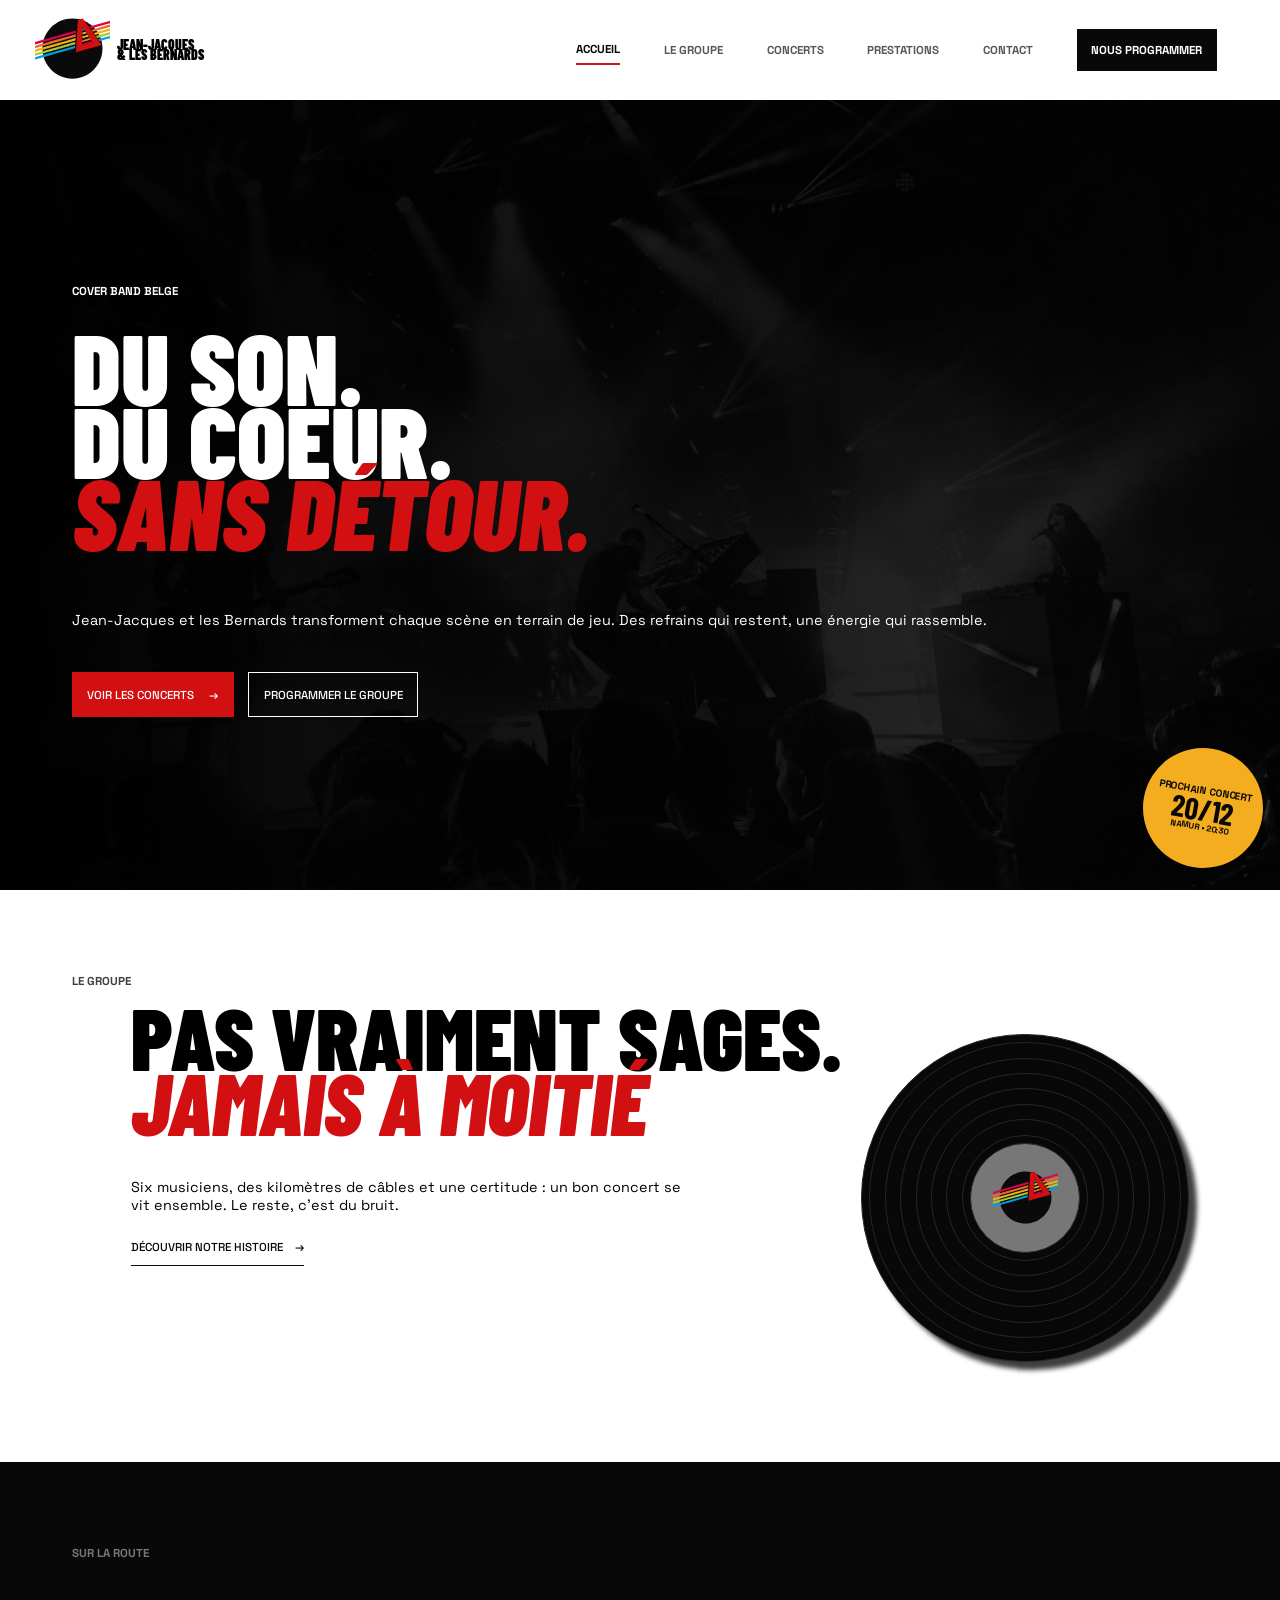
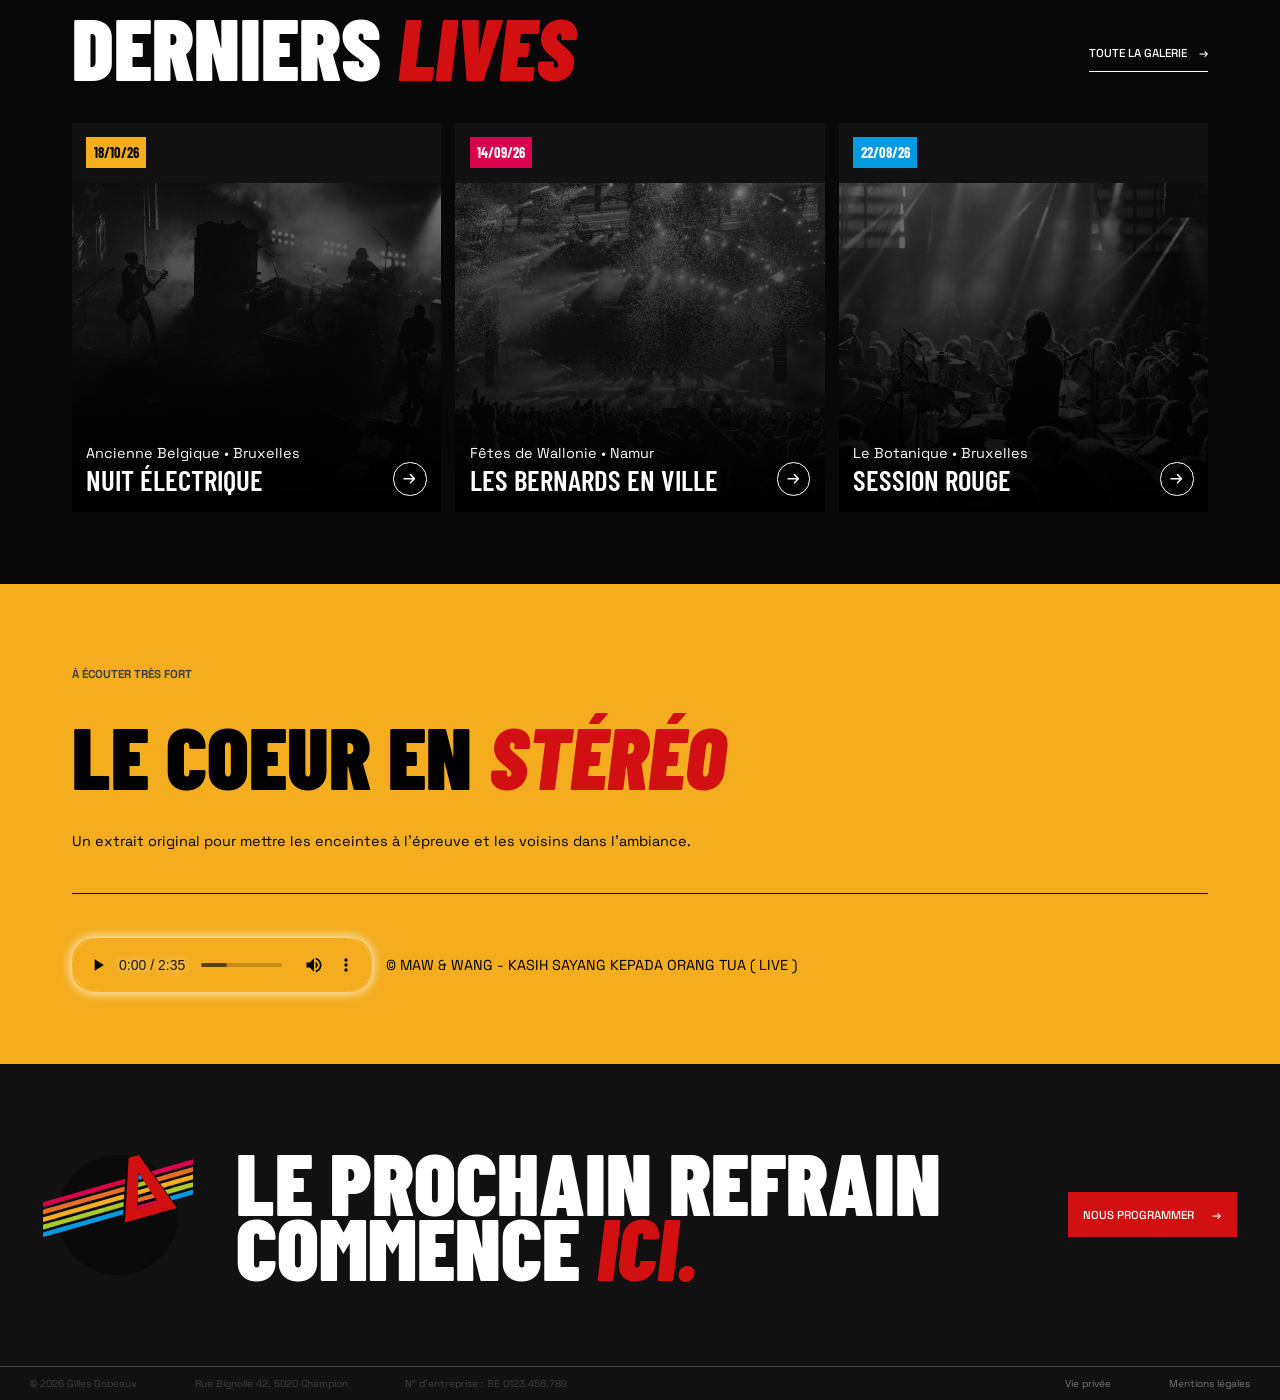
==== public/index.html @ 957e4ee5 "Dissociation de la section titre de l'index et des autres pages" ====
<!DOCTYPE html>
<html lang="fr">
<head>
    <meta charset="UTF-8">
    <meta name="viewport" content="width=device-width, initial-scale=1.0">
    <link rel="apple-touch-icon" sizes="180x180" href="favicons/apple-touch-icon.png">
    <link rel="icon" type="image/png" sizes="32x32" href="favicons/favicon-32x32.png">
    <link rel="icon" type="image/png" sizes="16x16" href="favicons/favicon-16x16.png">
    <link rel="manifest" href="favicons/site.webmanifest">
    <link rel="stylesheet" href="style.css">
    <title>Jean-Jacques & les Bernards - Accueil</title>
</head>
<body>
    <header>
        <div id="logo-title">
            <img src="images/logo-epurated-transparent.svg" alt="logo de JEAN-JACQUES & LES BERNARDS" id="header-logo">
        </div>
            <h2>JEAN-JACQUES <br> 
                & LES BERNARDS</h2>

            <input type="checkbox" id="menu-toggle">
            <label for="menu-toggle" id="burger" aria-label="Menu"></label>

            <nav>
                <ul>
                    <li id="this-page"><a href="index.html">Accueil</a></li>
                    <li><a href="about.html">Le groupe</a></li>
                    <li><a href="gallery.html">Concerts</a></li>
                    <li><a href="services.html">Prestations</a></li>
                    <li><a href="contact.html">Contact</a></li>
                    <li id="book-us"><a href="contact.html">Nous programmer</a></li>
                </ul>
            </nav>    
    </header>

    <main>
        <section id="title-section-main">
            <div id="title-container">
                <h3>Cover band Belge</h3>
                <h1>
                    Du son. <br>
                    Du coeur. <br>
                    <em>Sans Détour.</em> <br>
                </h1>
                <p id="subtitle">Jean-Jacques et les Bernards transforment chaque scène en terrain de jeu. Des refrains qui restent, une énergie qui rassemble.</p>
                
                <div id="buttons">
                    <a class="red-button" href="/gallery.html">
                        Voir les concerts &nbsp;&nbsp;&nbsp;&nbsp;&rarr;
                    </a>
                    <a class="transparent-button" href="/contact.html">
                        Programmer le groupe
                    </a>
                </div>
            </div>

            <div id="concert-sticker">
                <span>Prochain concert</span>

                <strong>20/12</strong>

                <small>Namur &bull; 20:30</small>
            </div>
        </section>        

        <section id="introduction">
            <h3>Le groupe</h3>

            <div id="text-block">
                <h2>
                    Pas vraiment sages. <br>
                    <em>Jamais à moitié</em>
                </h2>
                <p>
                    Six musiciens, des kilomètres de câbles et une certitude : un bon concert se vit ensemble. Le reste, c'est du bruit.
                </p>
                <a class="transparent-on-white-button" href="/about.html">Découvrir notre histoire &nbsp;&nbsp;&nbsp;&rarr;</a>
            </div>

            <div id="vinyl">
                <div class="vinyl-circle" id="c1">
                    <div class="vinyl-circle" id="c2">
                        <div class="vinyl-circle" id="c3">
                            <div class="vinyl-circle" id="c4">
                                <div class="vinyl-circle" id="c5">
                                    <div class="vinyl-circle" id="c6">
                                        <div class="vinyl-circle" id="c7">
                                            <div class="vinyl-circle" id="c8">
                                                <div class="vinyl-circle" id="vinyl-center">
                                                    <img src="images/logo-epurated-transparent.svg" alt="" srcset="">
                                                </div>
                                            </div>
                                        </div>
                                    </div>
                                </div>
                            </div>
                        </div>
                    </div>
                </div>
            </div>
        </section>

        <section id="gallery">
            <h3>Sur la route</h3>

            <div id="gallery-header">
                <h2>Derniers <em>lives</em></h2>
                <div class="button-container">
                    <a class="transparent-on-black-button" href="/gallery.html">
                        Toute la galerie &nbsp;&nbsp;&nbsp;&rarr;
                    </a>
                </div>
            </div>

            <!-- (div#concert$>div.concert-date+div.concert-content>div.concert-place+div.concert-title>div.concert-text+div.concert-arrow)*3 
             noté en commentaire parce qu'il est beau celui-là -->
            <div id="concerts">
                <div id="concert1">
                    <div class="concert-date">18/10/26</div>
                    <div class="concert-content">
                        <div class="concert-place">Ancienne Belgique &bull; Bruxelles</div>
                        <div class="concert-title">
                            <div class="concert-text">Nuit électrique</div>
                            <button class="concert-arrow" popovertarget="pot-concert-1" popovertargetaction="toggle">
                                <svg class="icon" viewBox="0 0 24 24" fill="none" stroke="currentColor" stroke-width="1.8" stroke-linecap="round" stroke-linejoin="round" aria-hidden="true">
                                    <path d="M5 12h13m-5-5 5 5-5 5"></path>
                                </svg>
                            </button>
                        </div>
                    </div>
                </div>
                 <div id="pot-concert-1" popover="">
                    <div class="pot-concert-first-half"><button class="pot-close-button" popovertarget="pot-concert-1" popovertargetaction="hide">X</button></div>
                
                    <div class="pot-second-half">
                        <h3>18/10/26</h3>
                        <h2>Nuit électrique</h2>
                        <p>Ancienne Belgique &bull; Bruxelles<br></p>
                        <p>Une salle pleine, des refrains repris au premier rang et un rappel qui s'est prolongé bien après l'heure prévue.</p>
                
                        <a class="red-button" href="/contact.html">Programmer le groupe &rarr;</a>
                    </div>
                 </div>
                 <div id="concert2">
                    <div class="concert-date">14/09/26</div>
                    <div class="concert-content">
                        <div class="concert-place">Fêtes de Wallonie &bull; Namur</div>
                        <div class="concert-title">
                            <div class="concert-text">Les Bernards en ville</div>
                            <button class="concert-arrow" popovertarget="pot-concert-2" popovertargetaction="toggle">
                                <svg class="icon" viewBox="0 0 24 24" fill="none" stroke="currentColor" stroke-width="1.8" stroke-linecap="round" stroke-linejoin="round" aria-hidden="true">
                                    <path d="M5 12h13m-5-5 5 5-5 5"></path>
                                </svg>
                            </button>
                        </div>
                    </div>
                 </div>
                 <div id="pot-concert-2" popover="">
                    <div class="pot-concert-first-half"><button class="pot-close-button" popovertarget="pot-concert-2" popovertargetaction="hide">X</button></div>
                
                    <div class="pot-second-half">
                        <h3>14/09/26</h3>
                        <h2>Les Bernards en ville</h2>
                        <p>Fêtes de Wallonie &bull; Namur<br></p>
                        <p>Une salle pleine, des refrains repris au premier rang et un rappel qui s'est prolongé bien après l'heure prévue.</p>
                
                        <a class="red-button" href="/contact.html">Programmer le groupe &rarr;</a>
                    </div>
                 </div>
                 <div id="concert3">
                    <div class="concert-date">22/08/26</div>
                    <div class="concert-content">
                        <div class="concert-place">Le Botanique &bull; Bruxelles</div>
                        <div class="concert-title">
                            <div class="concert-text">Session rouge</div>
                            <button class="concert-arrow" popovertarget="pot-concert-3" popovertargetaction="toggle">
                                <svg class="icon" viewBox="0 0 24 24" fill="none" stroke="currentColor" stroke-width="1.8" stroke-linecap="round" stroke-linejoin="round" aria-hidden="true">
                                    <path d="M5 12h13m-5-5 5 5-5 5"></path>
                                </svg>
                            </button>
                        </div>
                    </div>
                 </div>
                 <div id="pot-concert-3" popover="">
                    <div class="pot-concert-first-half">
                        <button class="pot-close-button" popovertarget="pot-concert-3" popovertargetaction="hide">X</button>
                    </div>
                
                    <div class="pot-second-half">
                        <h3>22/08/26</h3>
                        <h2>Les Bernards en ville</h2>
                        <p>Le Botanique &bull; Bruxelles</p>
                        <p>Une salle pleine, des refrains repris au premier rang et un rappel qui s'est prolongé bien après l'heure prévue.</p>
                
                        <a class="red-button" href="/contact.html">Programmer le groupe &rarr;</a>
                    </div>
                 </div>
            </div>
        </section>

        <section id="audio-sample">
            <div id="sample-logo">
                <img src="/images/logo.svg" alt="Logo de Jean-Jacques & Les Bernards">
            </div>

            <div id="sample-content">
                <h3>À écouter très fort</h3>

                <h2>Le coeur en <em>stéréo</em></h2>

                <p>Un extrait original pour mettre les enceintes à l'épreuve et les voisins dans l'ambiance.</p>
                
                <div id="player"><audio controls src="mawang.mp3"></audio> &copy; MAW & WANG - KASIH SAYANG KEPADA ORANG TUA ( LIVE )</div>
            </div>
        </section>
    </main>

    <footer>
        <div id="footer-contact">
            <img src="images/logo-epurated-transparent.svg" alt="Logo de Jean-Jacques & Les Bernards" id="footer-logo">

            <h2>
                Le prochain refrain<br>
                Commence <em>ici.</em>
            </h2>

            <a href="./contact.html" class="red-button">Nous programmer &nbsp;&nbsp;&nbsp;&nbsp; &rarr;</a>
        </div>

        <div id="legal-mentions">
            <ul>
                <li>&copy; 2026 Gilles Gobeaux</li>
                <li>Rue Bignolle 42, 5020 Champion</li>
                <li>N° d'entreprise : BE 0123.456.789</li>
            </ul>
            <ul id="links">
                <li><a href="">Vie privée</a></li>
                <li><a href="">Mentions légales</a></li>
            </ul>
        </div>
    </footer>
</body>
</html>
---- public/style.css ----
/*
╔═════════╗
║ Imports ║
╚═════════╝
*/
@import url('https://fonts.googleapis.com/css2?family=Barlow+Condensed:ital,wght@0,100;0,200;0,300;0,400;0,500;0,600;0,700;0,800;0,900;1,100;1,200;1,300;1,400;1,500;1,600;1,700;1,800;1,900&family=Space+Grotesk:wght@300..700&display=swap');

/*
═══════════════════════════════════════════════════════════════════════════════
╔═════════════════════════════════╗
║ Variables et paramètres globaux ║
╚═════════════════════════════════╝
*/
:root{
    /*Couleurs du logo*/
    --red: #D20F11;
    --pink: #DA024D;
    --orange: #E66D22;
    --yellow: #F3AD1E;
    --green: #A8CC2A;
    --blue: #039AE3;

    --white: #FFF;
    --black: #080808;
    --inactive-page: #5b5852;

    --footer-bg-color: #111111;
    --footer-light-grey: #777;
    --footer-dark-grey: #3f3f3f;

    --header-logo-dimension: 75px;
    --footer-logo-dimension: 150px;
    --header-height : 100px;
}



html{
    font-family: 'Space Grotesk';
    font-size: 0.9em;
}

body{
    margin: 0;
    padding: 0;
    display: block;
}

/*
═══════════════════════════════════════════════════════════════════════════════
╔═════════╗
║ Général ║
╚═════════╝
*/
h1, h2{
    font-family: 'Barlow Condensed';
    font-weight: 900;
}

h1, h2, h3{    
    text-transform: uppercase;
}

ul li{
    list-style: none;
}

#buttons{
    display: flex;
    gap: 1rem;
    align-items: center;
    justify-content: flex-start;
    align-self: flex-start;

}

.red-button, .red-button a:visited{
    display: inline-block;
    background-color: var(--red);
    color: var(--white);
    text-transform: uppercase;
    text-decoration: none;
    font-weight: 500;
    font-size: 0.8rem;
    padding: 1rem;
    margin-left: auto;
    border: solid 1px var(--red);
    white-space: nowrap;
}

.transparent-button, .transparent-button a:visited{
    background-color: #08080800;
    color: var(--white);
    text-transform: uppercase;
    text-decoration: none;
    font-weight: 500;
    font-size: 0.8rem;
    padding: 1rem;
    margin-left: auto;
    border: solid 1px var(--white);
    white-space: nowrap;
}

.transparent-on-white-button, 
.transparent-on-black-button{
    display: inline-block;
}

.transparent-on-white-button, .transparent-on-white-button a:visited{
    color: var(--black);
    text-transform: uppercase;
    text-decoration: none;
    font-weight: 500;
    font-size: 0.8rem;
    padding: 0.8rem;
    padding-left: 0;
    padding-right: 0;
    margin-left: auto;
    border-bottom: solid 1px var(--black);
    white-space: nowrap;
}

.transparent-on-black-button, .transparent-on-black-button a:visited{
    color: var(--white);
    text-transform: uppercase;
    text-decoration: none;
    font-weight: 500;
    font-size: 0.8rem;
    padding: 0.8rem;
    padding-left: 0;
    padding-right: 0;
    margin-left: auto;
    border-bottom: solid 1px var(--white);
    white-space: nowrap;
}

a:hover, 
.transparent-on-white-button:hover, 
.transparent-on-black-button:hover{
    scale: 1.05;
}

a, 
.transparent-on-white-button, 
.transparent-on-black-button{
    transition: scale 0.2s ease;
}
/*
═══════════════════════════════════════════════════════════════════════════════
╔═════════╗
║ En-tête ║
╚═════════╝
    ┌─────────┐
    │ Général │ 
    └─────────┘
*/

header{
    display: flex;
    align-items: center;
    column-gap: 0.5rem;
    height: var(--header-height);
    background-color: var(--white);
    font-size: 0.8em;
    padding-left: 3em;
    padding-right: 3em;
}

header h2{
    font-size: 1.2em;
}

header nav ul{
    display: flex;
    gap: 15px;
    padding: 0 1rem 0 1rem;
    margin: 0;
}

#logo-title img{
    width: var(--header-logo-dimension);
    height: var(--header-logo-dimension);
}

#menu-toggle, #burger{
    display: none;
}

nav{    
    margin-left: auto;
}

nav a{
    text-transform: uppercase;
    font-weight: 900;
    text-decoration: none;
    color: var(--inactive-page);
    padding-top: 0.5rem;
    padding-bottom: 0.5rem;
}

header nav li{
    display: flex;
    align-items: center;
    padding: 1rem;
}

#this-page a, #this-page a:visited, nav ul li a:hover{
    color: var(--black);
    border-bottom: solid 2px var(--red);
    transition: 0.2s ease;
}

nav ul li a:hover{
    scale: 1.05;
}

#book-us a{
    background-color: var(--black);
    color: var(--white);
    padding: 1rem;
}

/*
───────────────────────────────────────────────────────────────────────────────
    ┌──────────┐
    │Smartphone│
    └──────────┘
*/
@media (max-width: 767px){
    
    #burger{
        display: flex;
        align-items: center;
        justify-content: center;
        width: 3rem;
        height: 3rem;
        margin-left: auto;
        margin-right: 1em;
        font-size: 2rem;
        line-height: 1;
        cursor: pointer;
        background-color: var(--black);
        color: var(--white);
    }   

    #burger::before{
        content: "☰";
    }

    #menu-toggle:checked + #burger::before{
        content: "✕";
    }

    #menu-toggle:checked ~ nav{
            display: block;
    }

    header nav ul{
        flex-direction: column;
        gap: 2px;
    }

    nav ul li{
        padding: 0.5rem;
    }

    #this-page{        
        border-bottom: var(--red);
    }

    #this-page a, #this-page a:visited{
        color: var(--yellow);
    }

    header{
        display: flex;
        flex-wrap: wrap;
        align-items: center;
        height: auto;
        min-height: 100px;
        padding-left: 0;
        padding-right: 0;
    }

    #logo-title{
        padding-left: 1em;
    }

    nav{
        display: none;
        flex-basis: 100%;
        left: 0;
        right: 0;
        background: var(--black);
    }

    #book-us a{
        color: var(--white);
        padding: 0;
    }
}

/*
═══════════════════════════════════════════════════════════════════════════════
╔══════════════╗
║ Pied de page ║
╚══════════════╝
    ┌─────────┐
    │ Général │ 
    └─────────┘
*/
footer{
    background-color: var(--footer-bg-color);
    color: var(--white);
}

footer em{
    color: var(--yellow);
}

#footer-contact{
    padding: 3em;
    column-gap: 3em;
    display: flex;
    align-items: center;
}

#footer-contact img{
    width: var(--footer-logo-dimension);
    height: var(--footer-logo-dimension);
}

#legal-mentions{
    border-top: 1px solid var(--footer-dark-grey);
    color: var(--footer-dark-grey);
    padding-left: 3em;
    padding-right: 3em;
    font-size: 0.7em;
}

#legal-mentions, footer div ul {
    display: flex;
    flex-direction: row;
    gap: 4rem;
}

footer div ul{
    padding: 0;
}

#links{
    margin-left: auto;
}

#links a, #links a:visited{
    color: var(--footer-light-grey);
    text-decoration: none;
}

/*
───────────────────────────────────────────────────────────────────────────────
    ┌──────────┐
    │Smartphone│
    └──────────┘
*/
@media (max-width: 767px){
    #footer-contact{
        flex-direction: column;
    }

    #footer-contact-button{
        margin-left: 0;
    }

    #footer{
        display: inline;
    }

    #legal-mentions{
        display: flex;
        flex-direction: column;
        align-items: center;
        row-gap: 0;
    }

    footer div ul{
        text-align: center;
    }

    #links{
        margin-left: 0;
    }
}

/*
═══════════════════════════════════════════════════════════════════════════════
╔══════╗
║ Main ║
╚══════╝
    ┌─────────┐
    │ Général │ 
    └─────────┘
*/

section{
    padding: 5em;
}

h1{
    color: var(--white);
    font-size: 7em;
    line-height: 0.72;
    margin-top: 0.2em;
    margin-bottom: 0.2em;
}

h2{
    font-size: 6em;
    line-height: 0.75;
    margin-top: 0.5em;
    margin-bottom: 0.5em;
}

h1 em, h2 em{
    color: var(--red);
}

section h3{
    font-size: 0.8em;
    color: var(--white);
}

#subtitle{
    margin-bottom: 3em;
    margin-top: 3em;
} 

#title-section-main{
    align-items: center;
    background-color: var(--black);
    color: var(--white);
    height: 790px;
    max-height: 960px;
    display: flex;
    position: relative;
    background: linear-gradient(to right, black, rgba(0, 0, 0, 0.8)), url(images/hero-concert-B&W.jpg) left / cover;
    background-position: right;
    background-repeat: no-repeat;
    padding-top: 0;
    padding-bottom: 0;
}

#title-section{
    align-items: center;
    background-color: var(--black);
    color: var(--white);
    height: 790px;
    max-height: 960px;
    display: flex;
    position: relative;
    background: linear-gradient(to right, black, rgba(0, 0, 0, 0.8)), url(images/hero-concert-B&W.jpg) left / cover;
    background-position: right;
    background-repeat: no-repeat;
    padding-top: 0;
    padding-bottom: 0;
}

#title-section h3::before{
    content: "──\00A0\00A0\00A0";
    font-weight: 900;
    color: var(--red);
}

#title-container{
    display: flex;
    flex-direction: column;
}

#concert-sticker{
    background-color: var(--yellow);
    color: var(--black);
    width: 120px;
    height: 120px;
    display: flex;
    flex-direction: column;
    justify-content: center;
    text-align: center;
    text-transform: uppercase;
    font-weight: 900;
    font-size: 0.7em;
    border-radius: 50%;
    transform: rotate(10deg);
    position: absolute;
    bottom: 1.5rem;
    right: 1.2rem;
}

#concert-sticker strong{
    font-family: 'Barlow Condensed';
    font-size: 3em;
    line-height: 0.8;
}

#introduction{
    display: flex;
}

#introduction h3{
    color: var(--footer-dark-grey);
}

#text-block p{
    max-width: 560px;
}

#vinyl{
    display: flex;
    align-items: center;
    justify-content: center;
    margin-top: 5rem;
    margin-left: auto;
    margin-right: auto;
    margin-bottom: 2em;
}

@keyframes tourne {
    from{rotate: 0deg;}
    to{rotate: 360deg;}
}

.vinyl-circle{
    background-color: var(--black);
    padding: 1em;
    display: flex;
    align-items: center;
    justify-content: center;
    border-radius: 50%;
    border: 1px solid rgb(39, 39, 39);
}

#c1, #c8{
    padding: 0.5em;
}

#c1{    
    box-shadow: 8px 8px 5px var(--footer-dark-grey);
    animation: tourne 8s linear infinite;
}

#vinyl-center{
    background-color: var(--footer-light-grey);
    color: var(--white);
    width: 65px;
    height: 65px;
    text-align: center;
    font-family: 'Barlow Condensed';
    font-weight: 900;
    font-size: 1.5em;
    line-height: 0.7;
}

#vinyl-center img{
    height: 65px;
    width: 65px;
}

#gallery{
    background-color: var(--black);
    color: var(--white);
}

#gallery h3{
    color: var(--footer-light-grey);
}

#gallery-header{
    display: flex;
    align-items: end;
}

.button-container{
    padding-bottom: 3.5em;
    justify-self: flex-end;
    margin-left: auto;
}

#concerts{
    display: flex;
    flex-direction: row;
    gap: 1em;
}

#concert1, #concert2, #concert3{
    display: flex;
    flex-direction: column;
    flex: 1;
    background-color: var(--footer-bg-color);
}

.concert-date{
    font-family: 'Barlow Condensed';
    font-weight: 700;
    padding: 0.5em;
    margin-bottom: 4em;
    width: fit-content;
    margin: 1em;
}

#concert1 .concert-date{
    background-color: var(--yellow);
    color: var(--black);
}

#concert2 .concert-date{
    background-color: var(--pink);
    color: var(--white);
}

#concert3 .concert-date{
    background-color: var(--blue);
    color: var(--white);
}

.concert-content{
    display: flex;
    flex-direction: column;
    justify-content: end;
    background-size: 100% auto;
    padding: 1em;
}

#concert1:has(.concert-arrow:hover), 
#concert2:has(.concert-arrow:hover), 
#concert3:has(.concert-arrow:hover){
    scale: 1.02;
}

#concert1, #concert2, #concert3{
    transition: scale 0.2s ease;
}

.concert-title{
    display: flex;
    flex-direction: row;
    font-family: 'Barlow Condensed';
    font-size: 2em;
    text-transform: uppercase;
    font-weight: 600;
}

.concert-arrow{
    font-family: 'Barlow Condensed';
    background-color: #00000000;
}

.concert-arrow{
    font-family: 'Space Grotesk';
    margin-left: auto;
    color: var(--white);
    font-weight: 900;
    width: 2.5em;
    height: 2.5em;
    border-radius: 50%;
    border: solid 1px var(--white);
    display: flex;
    align-items: center;
    justify-content: center;
    cursor: pointer;
}

#concert1 .concert-content,
#concert3 .concert-content,
#concert2 .concert-content{
    height: 300px;
    filter: grayscale(100%);
}

#concert1 .concert-content:hover,
#concert2 .concert-content:hover,
#concert3 .concert-content:hover{
    filter: grayscale(0%);
}

#concert1 .concert-content{
    background: linear-gradient(to top, black, rgba(0, 0, 0, 0.5)), url(images/nuit-électrique-compressed.jpg) bottom / cover;
}

#concert2 .concert-content{
    background: linear-gradient(to top, black, rgba(0, 0, 0, 0.5)), url(images/les-bernards-en-ville-compressed.jpg) bottom / cover;
}

#concert3 .concert-content{
    background: linear-gradient(to top, black, rgba(0, 0, 0, 0.5)), url(images/session-rouge-compressed.jpg) bottom / cover;
}

#pot-concert-1,
#pot-concert-2,
#pot-concert-3{
    border: none;
    background-color: var(--black);
    padding: 0px;
    color: var(--white);
    box-shadow: 0 0 5px var(--white);
}

#pot-concert-1:popover-open,
#pot-concert-2:popover-open,
#pot-concert-3:popover-open{
    display: flex;
}

.pot-concert-first-half{
    flex: 1;
    height: 400px;
}

.pot-second-half{
    flex: 1;
}

.pot-close-button{
    background-color: var(--red);
    color: var(--white);
    font-family: 'Space Grotesk';
    font-weight: 900;
    padding: 1em;
    border: none;
    width: 40px;
    height: 40px;
}

.pot-concert-first-half, .pot-second-half{
    padding: 1em;
}

#pot-concert-1 .pot-concert-first-half,
#pot-concert-2 .pot-concert-first-half,
#pot-concert-3 .pot-concert-first-half{
    height: auto;
    background-size: cover;
    background-position: center;
}

#pot-concert-1 .pot-concert-first-half{
    background-image: url(images/nuit-électrique-compressed.jpg);
}

#pot-concert-2 .pot-concert-first-half{
    background-image: url(images/les-bernards-en-ville-compressed.jpg);
}

#pot-concert-3 .pot-concert-first-half{
    background-image: url(images/session-rouge-compressed.jpg);
}

#sample-content h3{
    color: var(--footer-dark-grey);
}

#sample-content p{
    margin-bottom: 0;
    padding-bottom: 3em;
}

#player{
    padding-top: 3em;
    border-top: solid 1px var(--black);
    display: flex;
    align-items: center;
    gap: 1em;
}

#audio-sample{
    background-color: var(--yellow);
}

audio{
    border-radius: 22px;
    background-color: var(--yellow);
    box-shadow: 0 0px 12px var(--white);
}

audio::-webkit-media-controls-panel{
    background-color: var(--yellow);
}

/*
───────────────────────────────────────────────────────────────────────────────
    ┌──────────┐
    │Smartphone│
    └──────────┘
*/
@media (max-width: 767px){
    section{
        padding: 1em;
    }

    #buttons{
        margin-bottom: 10em;
    }

    #concert-sticker{        
        width: 100px;
        height: 100px;
    }

    #introduction{
        flex-direction: column;
    }

    #gallery-header{
        display: block;
    }

    h2{
        margin: 0;
        margin-top: 0.25em;
        margin-bottom: 0.25em;
    }

    .button-container{
        margin-left: 0;
        justify-self: normal;
        padding-left: 0;
        padding-bottom: 2em;
        padding-top: 1em;
    }

    #concerts{
        flex-direction: column;
    }

    #pot-concert-1:popover-open,
    #pot-concert-2:popover-open,
    #pot-concert-3:popover-open{
        flex-direction: column;
    }

    #pot-concert-1,
    #pot-concert-2,
    #pot-concert-3{
        height: 600px;
    }

    #player{
        flex-direction: column;
    }
}

/*Le logo trolle, on le cache, on le redimensionnera après l'implémentation des header et footer*/
#sample-logo{display: none;}
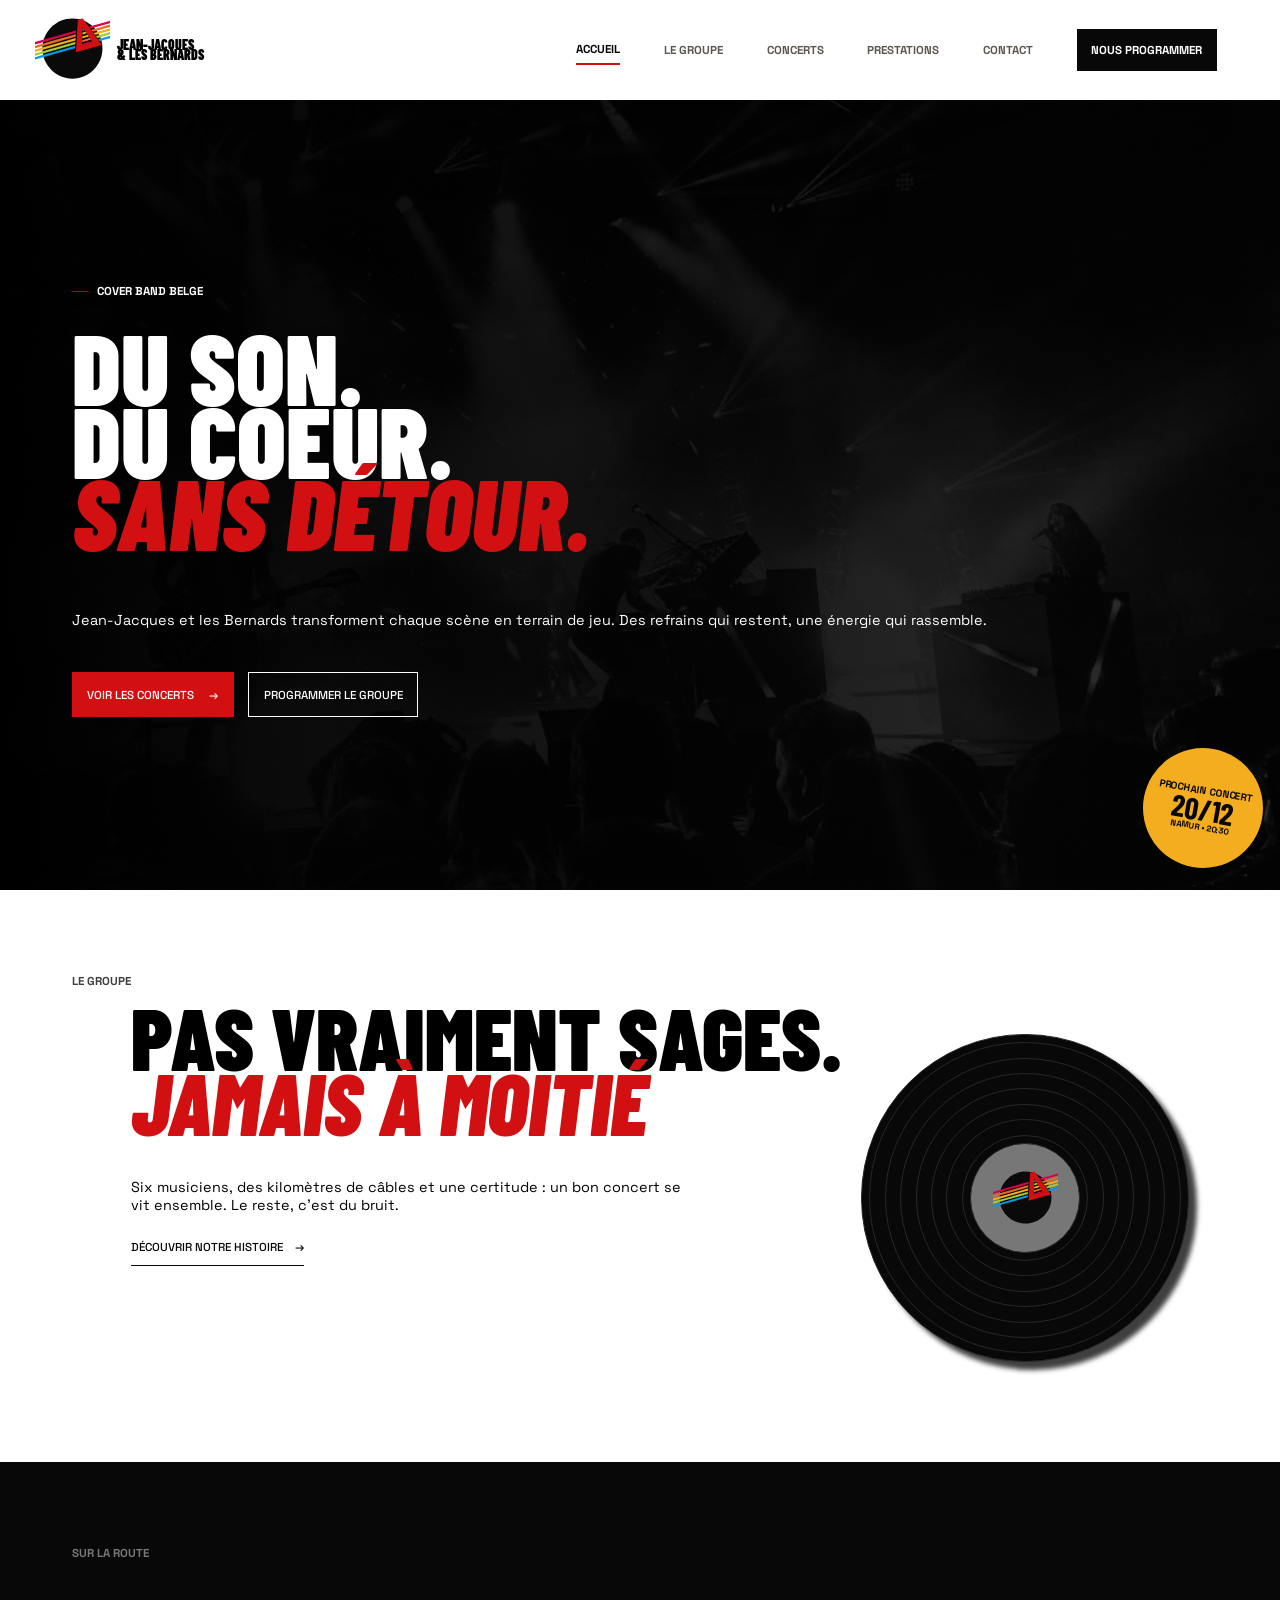
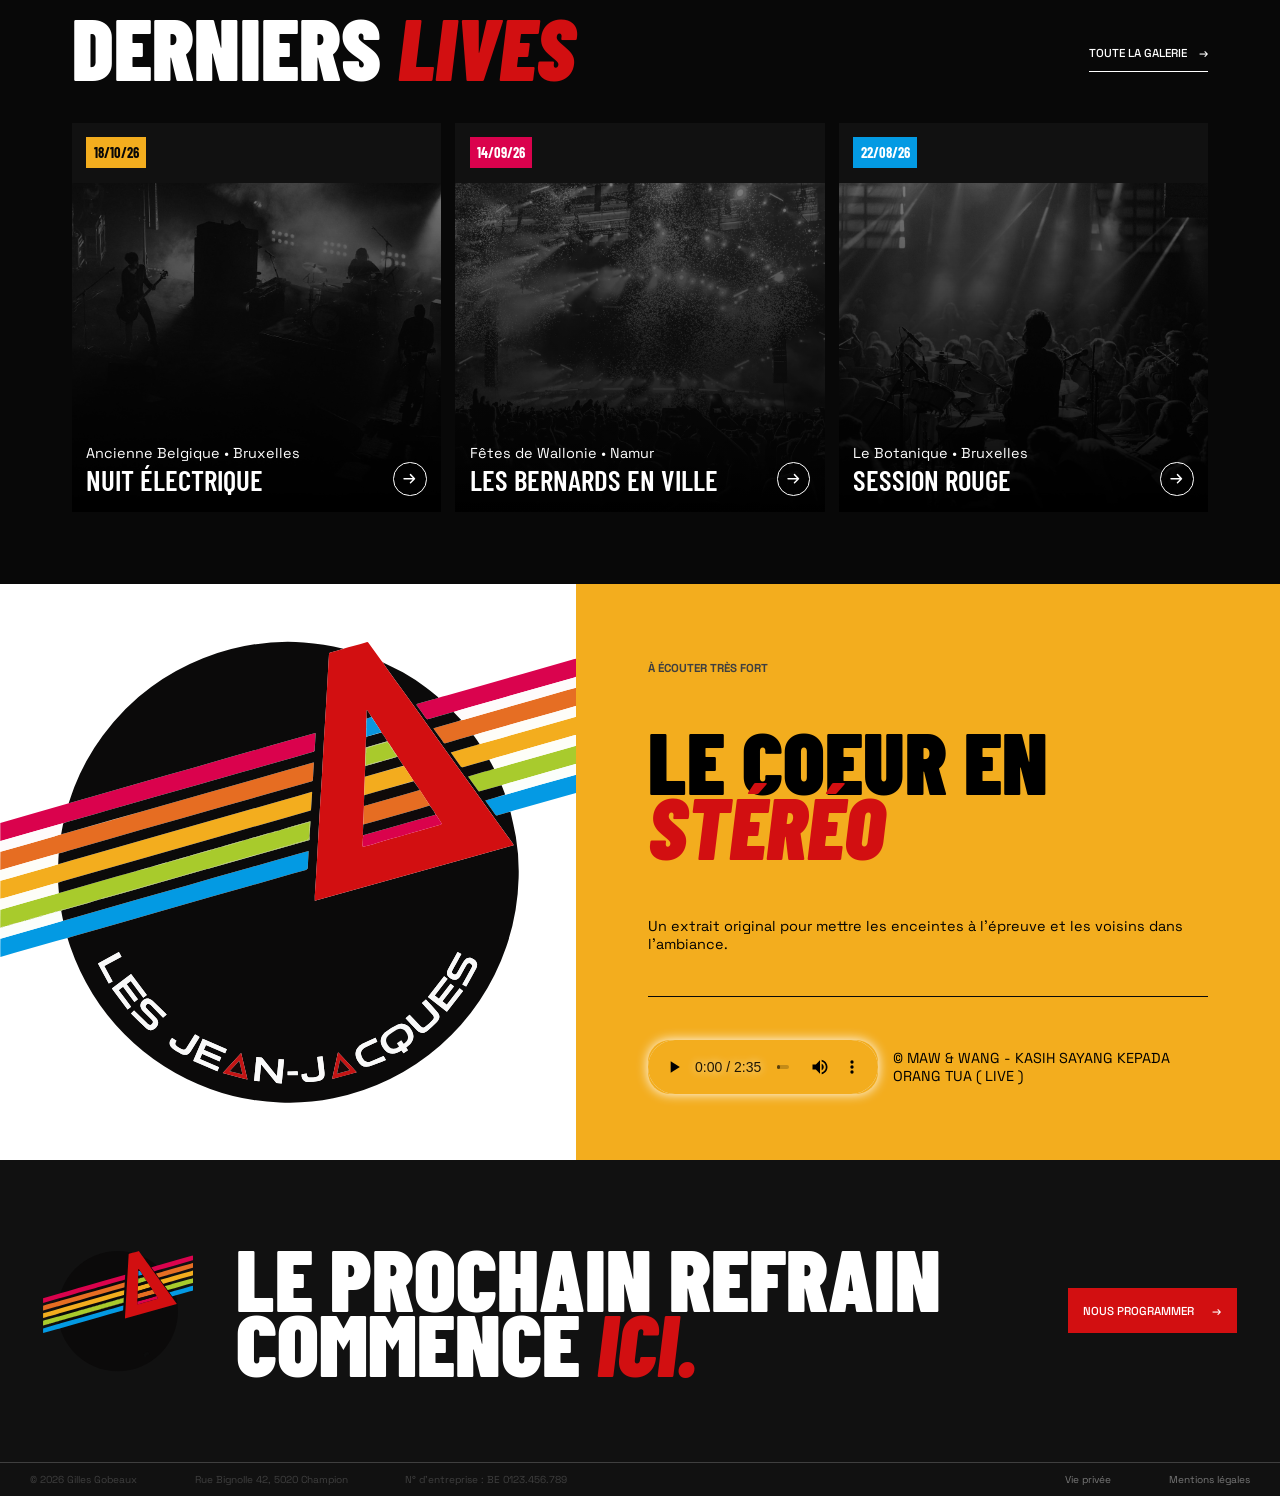
==== commit a43e5c6c: "Ajout du logo dans la section sample" ====
--- a/public/index.html
+++ b/public/index.html
@@ -200,7 +200,7 @@
 
         <section id="audio-sample">
             <div id="sample-logo">
-                <img src="/images/logo.svg" alt="Logo de Jean-Jacques & Les Bernards">
+                <img src="images/logo.svg" alt="Logo de Jean-Jacques & Les Bernards">
             </div>
 
             <div id="sample-content">
--- a/public/style.css
+++ b/public/style.css
@@ -452,21 +452,25 @@
 }
 
 #title-section{
-    align-items: center;
+    align-items: flex-start;
     background-color: var(--black);
     color: var(--white);
-    height: 790px;
-    max-height: 960px;
-    display: flex;
+    display: flex;
+    flex-direction: column;
     position: relative;
-    background: linear-gradient(to right, black, rgba(0, 0, 0, 0.8)), url(images/hero-concert-B&W.jpg) left / cover;
     background-position: right;
     background-repeat: no-repeat;
-    padding-top: 0;
-    padding-bottom: 0;
-}
-
-#title-section h3::before{
+    padding-top: 5em;
+    padding-bottom: 5em;
+}
+
+#title-section p{
+    font-weight: 100;
+    margin-top: 1em;
+    margin-bottom: 0;
+}
+
+#title-section h3::before, #title-section-main h3::before{
     content: "──\00A0\00A0\00A0";
     font-weight: 900;
     color: var(--red);
@@ -754,6 +758,18 @@
     background-image: url(images/session-rouge-compressed.jpg);
 }
 
+#sample-content{
+    flex: 0 0 55%;
+    display: flex;
+    flex-direction: column;
+    justify-content: center;
+    align-self: stretch;
+    padding-inline: 5em;
+    background-color: var(--yellow);
+    min-width: none;
+    box-sizing: border-box;
+}
+
 #sample-content h3{
     color: var(--footer-dark-grey);
 }
@@ -772,7 +788,27 @@
 }
 
 #audio-sample{
-    background-color: var(--yellow);
+    display: flex;
+    align-items: flex-start;
+    padding: 0;
+    height: fit-content;
+}
+
+#sample-logo{
+    flex: 0 0 45%;
+    min-width: 0;
+    aspect-ratio: 1;
+    display: flex;
+    align-items: center;
+    justify-content: center;
+    overflow: hidden;
+}
+
+#sample-logo img{
+    display: block;
+    height: auto;
+    max-height: 100%;
+    object-fit: contain;
 }
 
 audio{
@@ -784,6 +820,157 @@
 audio::-webkit-media-controls-panel{
     background-color: var(--yellow);
 }
+
+#about-photo{
+    padding-left: 0;
+    padding-right: 0;
+    display: flex;
+    flex-direction: column;
+    align-items: center;
+    padding-bottom: 0;
+    margin-bottom: -15em;
+}
+
+#about-photo img{
+    display: block;
+    translate: 0 -8rem;
+    height: auto;
+    width: 80%;
+    filter: grayscale(100%);
+}
+
+#about-photo-text{
+    translate: 0 -6rem;
+    width: 80%;
+    justify-content: flex-end;
+    display: flex;
+    flex-direction: row;
+}
+
+#about-photo-text #numbers{
+    font-family: 'Barlow Condensed';
+    font-size: 6em;
+    font-weight: 900;
+    color: var(--yellow);
+    translate: 0 -1em;
+}
+
+#history{
+    display: flex;
+    width: 80%;
+    margin-left: auto;
+    margin-right: auto;
+}
+
+#history h1{
+    color: var(--black);
+    font-size: 3.5em;
+}
+
+#history #article-container{
+    flex: 2;
+    padding-right: 3em;
+}
+
+#history #article-container p{
+    font-size: 1.2em;
+    margin-bottom: 0;
+}
+
+#history h3{
+    color: var(--footer-dark-grey);
+    flex: 0.6;
+}
+
+#history figure{
+    display: flex;
+    flex-direction: column;
+    flex: 1;
+    gap: 1em;
+    margin: 0;
+    padding: 2em;
+    border-left: solid 5px var(--red);
+}
+
+#history blockquote{
+    font-family: 'Barlow Condensed';
+    text-transform: uppercase;
+    font-weight: 900;
+    font-size: 2em;
+    margin: 0;
+}
+
+#history figcaption{
+    text-transform: uppercase;
+    font-size: 0.75em;
+    color: var(--footer-dark-grey);
+}
+
+#history figcaption::before{
+    content: "──\00A0\00A0\00A0";
+}
+
+#values ol{
+    display: flex;
+    flex-direction: row;
+    padding: 0;
+    list-style-position: inside;
+    list-style-type: decimal-leading-zero;
+}
+
+#values li{
+    padding: 3em;
+    border-top: solid 1px #ccc;
+    border-bottom: solid 1px #ccc;
+    font-family: 'Barlow Condensed';
+    color: var(--red);
+    font-weight: 900;
+}
+
+#values .value-title{
+    padding-top: 0.75em;
+    padding-bottom: 0.75em;
+}
+
+.value-title{
+    color: var(--black);
+    font-size: 2.5em;
+    text-transform: uppercase;
+    font-weight: 600;
+}
+
+.value-description{    
+    font-family: 'Space Grotesk';
+    color: var(--footer-dark-grey);
+    font-weight: 100;
+}
+
+#values #second{
+    border: solid 1px #ccc;
+}
+
+#lives{
+    display: grid;
+    grid-template-columns: repeat(6, 1fr);
+    gap: 1rem;
+}
+
+.live-card{
+    border: solid 1px black;
+}
+
+#lc1, #lc6{
+    grid-column: span 2;
+}
+
+#lc3, #lc4{
+    grid-column: span 3;
+}
+
+#lc2, #lc5{
+    grid-column: span 4;
+}
+
 
 /*
 ───────────────────────────────────────────────────────────────────────────────
@@ -843,10 +1030,60 @@
         height: 600px;
     }
 
+    #audio-sample{
+        flex-direction: column;
+    }
+    
+    #sample-content{
+        padding-block: 2em;
+    }
+
+    #sample-logo{
+        flex: none;
+        width: 100%;
+    }
+
     #player{
         flex-direction: column;
     }
+
+    #about-photo{
+        margin-bottom: -5em;
+    }
+
+    #about-photo img{
+        translate: 0 -4rem;
+        width: 95%;
+    }
+
+    #about-photo-text{
+        width: 97%;
+        translate: 0 -1em;
+    }
+
+    #about-photo-text #numbers{
+        translate: 0 -1.15em;
+    }
+
+    #history{
+        flex-direction: column;
+    }
+
+    #history figure{
+        padding-top: 0;
+        padding-bottom: 0;
+        margin-top: 2em;
+    }
+
+    #values ol{
+        flex-direction: column;
+    }
+
+    #values #second{
+        border: none;
+    }
+
+
 }
 
 /*Le logo trolle, on le cache, on le redimensionnera après l'implémentation des header et footer*/
-#sample-logo{display: none;}
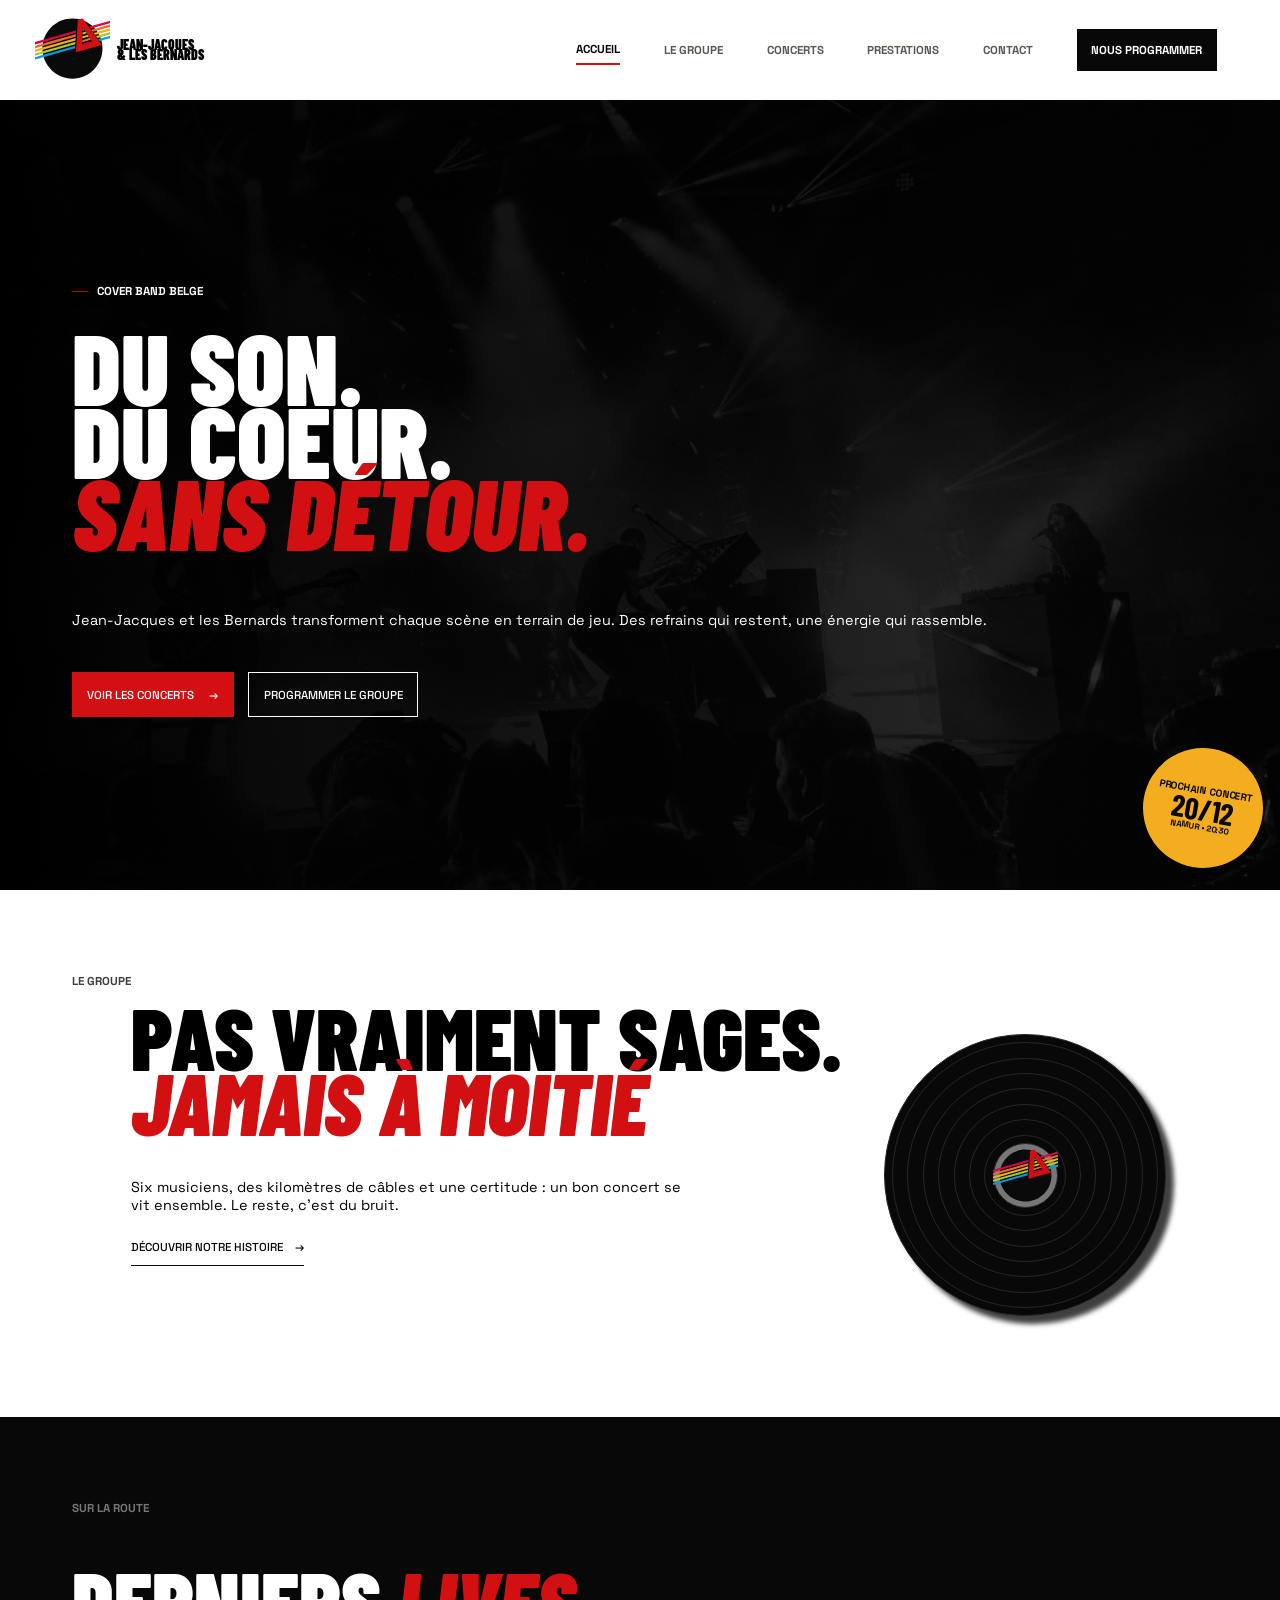
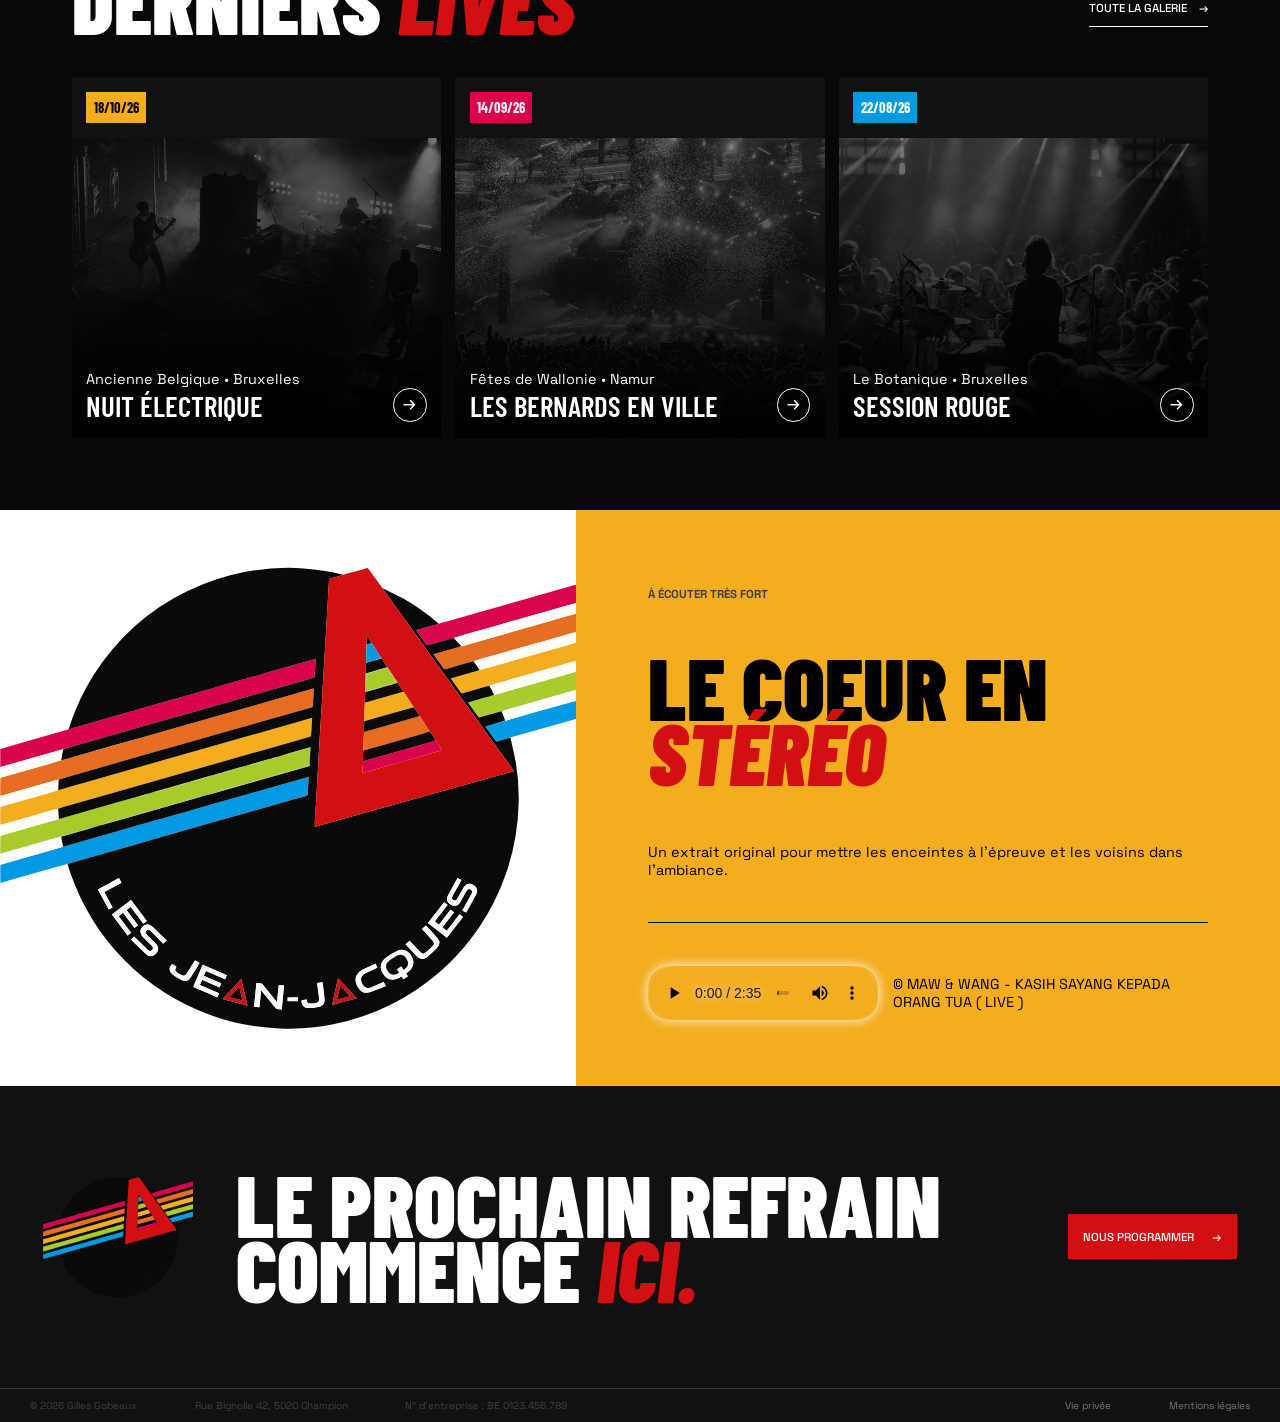
==== commit a2c7d4f7: "Corrections de liens et des champs de formulaire" ====
--- a/public/index.html
+++ b/public/index.html
@@ -45,10 +45,10 @@
                 <p id="subtitle">Jean-Jacques et les Bernards transforment chaque scène en terrain de jeu. Des refrains qui restent, une énergie qui rassemble.</p>
                 
                 <div id="buttons">
-                    <a class="red-button" href="/gallery.html">
+                    <a class="red-button" href="gallery.html">
                         Voir les concerts &nbsp;&nbsp;&nbsp;&nbsp;&rarr;
                     </a>
-                    <a class="transparent-button" href="/contact.html">
+                    <a class="transparent-button" href="contact.html">
                         Programmer le groupe
                     </a>
                 </div>
@@ -74,7 +74,7 @@
                 <p>
                     Six musiciens, des kilomètres de câbles et une certitude : un bon concert se vit ensemble. Le reste, c'est du bruit.
                 </p>
-                <a class="transparent-on-white-button" href="/about.html">Découvrir notre histoire &nbsp;&nbsp;&nbsp;&rarr;</a>
+                <a class="transparent-on-white-button" href="about.html">Découvrir notre histoire &nbsp;&nbsp;&nbsp;&rarr;</a>
             </div>
 
             <div id="vinyl">
@@ -106,7 +106,7 @@
             <div id="gallery-header">
                 <h2>Derniers <em>lives</em></h2>
                 <div class="button-container">
-                    <a class="transparent-on-black-button" href="/gallery.html">
+                    <a class="transparent-on-black-button" href="gallery.html">
                         Toute la galerie &nbsp;&nbsp;&nbsp;&rarr;
                     </a>
                 </div>
--- a/public/style.css
+++ b/public/style.css
@@ -33,7 +33,9 @@
     --header-height : 100px;
 }
 
-
+*, *::before, *::after {
+    box-sizing: border-box;
+}
 
 html{
     font-family: 'Space Grotesk';
@@ -700,7 +702,10 @@
 
 #pot-concert-1,
 #pot-concert-2,
-#pot-concert-3{
+#pot-concert-3,
+#pot-concert-4,
+#pot-concert-5,
+#pot-concert-6{
     border: none;
     background-color: var(--black);
     padding: 0px;
@@ -710,7 +715,10 @@
 
 #pot-concert-1:popover-open,
 #pot-concert-2:popover-open,
-#pot-concert-3:popover-open{
+#pot-concert-3:popover-open,
+#pot-concert-4:popover-open,
+#pot-concert-5:popover-open,
+#pot-concert-6:popover-open{
     display: flex;
 }
 
@@ -740,7 +748,10 @@
 
 #pot-concert-1 .pot-concert-first-half,
 #pot-concert-2 .pot-concert-first-half,
-#pot-concert-3 .pot-concert-first-half{
+#pot-concert-3 .pot-concert-first-half,
+#pot-concert-4 .pot-concert-first-half,
+#pot-concert-5 .pot-concert-first-half,
+#pot-concert-6 .pot-concert-first-half{
     height: auto;
     background-size: cover;
     background-position: center;
@@ -756,6 +767,18 @@
 
 #pot-concert-3 .pot-concert-first-half{
     background-image: url(images/session-rouge-compressed.jpg);
+}
+
+#pot-concert-4 .pot-concert-first-half{
+    background-image: url(images/on-remet-le-son-compressed.jpg);
+}
+
+#pot-concert-5 .pot-concert-first-half{
+    background-image: url(images/dans-la-boite-compressed.jpg);
+}
+
+#pot-concert-6 .pot-concert-first-half{
+    background-image: url(images/cordes-sensibles-compressed.jpg);
 }
 
 #sample-content{
@@ -955,20 +978,100 @@
     gap: 1rem;
 }
 
+#lives h2{
+    font-size: 5em;
+}
+
 .live-card{
-    border: solid 1px black;
-}
-
-#lc1, #lc6{
-    grid-column: span 2;
-}
-
-#lc3, #lc4{
-    grid-column: span 3;
-}
-
-#lc2, #lc5{
-    grid-column: span 4;
+    display: flex;
+    flex-direction: column;
+    background-color: var(--black);
+    height: 400px;background-size: cover;
+    background-position: center; 
+    transition: all 0.5s ease;   
+    filter: grayscale(100%);
+}
+
+.live-card:hover{
+    filter: grayscale(0%);
+}
+
+.live-card:has(.concert-arrow:hover){
+    scale: 1.02;
+}
+
+.live-card .concert-place,
+.live-card .concert-title{
+    color: var(--white);
+}
+
+#lc1, #lc6{grid-column: span 2;}
+
+#lc3, #lc4{grid-column: span 3;}
+
+#lc2, #lc5{grid-column: span 4;}
+
+.live-card .date{
+    font-family: 'Barlow Condensed';
+    font-weight: 700;
+    padding: 0.5em;
+    margin-bottom: 4em;
+    width: fit-content;
+    margin: 1em;
+    background-color: var(--yellow);
+    color: var(--black);
+}
+
+.live-card .concert-content{
+    display: flex;
+    flex-direction: row;
+    align-items: end;
+    flex: 1;
+}
+
+#lives .pot-concert-first-half{
+    flex: 1;
+    box-sizing: border-box;
+}
+
+#lives .pot-second-half{
+    flex: 0 0 45%;
+    padding: 3em;
+    min-width: none;
+}
+
+#lives .pot-second-half p{
+    margin-bottom: 1em;
+    margin-top: 0;
+    min-width: none;
+    overflow-wrap: break-word;
+}
+
+#lives .red-button{
+    margin-top: 2em;
+}
+
+
+#lc1{background-image: url(images/nuit-électrique-compressed.jpg);}
+
+#lc2{background-image: url(images/les-bernards-en-ville-compressed.jpg);}
+
+#lc3{background-image: url(images/session-rouge-compressed.jpg);}
+
+#lc4{background-image: url(images/on-remet-le-son-compressed.jpg);}
+
+#lc5{background-image: url(images/dans-la-boite-compressed.jpg);}
+
+#lc6{background-image: url(images/cordes-sensibles-compressed.jpg);}
+
+#lives #pot-concert-1,
+#lives #pot-concert-2,
+#lives #pot-concert-3,
+#lives #pot-concert-4,
+#lives #pot-concert-5,
+#lives #pot-concert-6{
+    height: 600px;
+    width: 80%;
 }
 
 
@@ -1020,13 +1123,19 @@
 
     #pot-concert-1:popover-open,
     #pot-concert-2:popover-open,
-    #pot-concert-3:popover-open{
+    #pot-concert-3:popover-open,
+    #pot-concert-4:popover-open,
+    #pot-concert-5:popover-open,
+    #pot-concert-6:popover-open{
         flex-direction: column;
     }
 
     #pot-concert-1,
     #pot-concert-2,
-    #pot-concert-3{
+    #pot-concert-3,
+    #pot-concert-4,
+    #pot-concert-5,
+    #pot-concert-6{
         height: 600px;
     }
 
@@ -1035,7 +1144,8 @@
     }
     
     #sample-content{
-        padding-block: 2em;
+        padding-block: 1em;
+        padding-inline: 2em;        
     }
 
     #sample-logo{
@@ -1083,7 +1193,28 @@
         border: none;
     }
 
-
-}
-
+    #lives{
+        display: flex;
+        flex-direction: column;
+    }
+
+    #lives #pot-concert-1,
+    #lives #pot-concert-2,
+    #lives #pot-concert-3,
+    #lives #pot-concert-4,
+    #lives #pot-concert-5,
+    #lives #pot-concert-6{
+        height: 100%;
+        width: 97%;
+        flex: 1;
+    }
+
+    #lives #pot-concert-first-half{
+        flex: 1;
+    }
+
+    #lives #pot-second-half{
+        flex: 1;
+    }
+}
 /*Le logo trolle, on le cache, on le redimensionnera après l'implémentation des header et footer*/
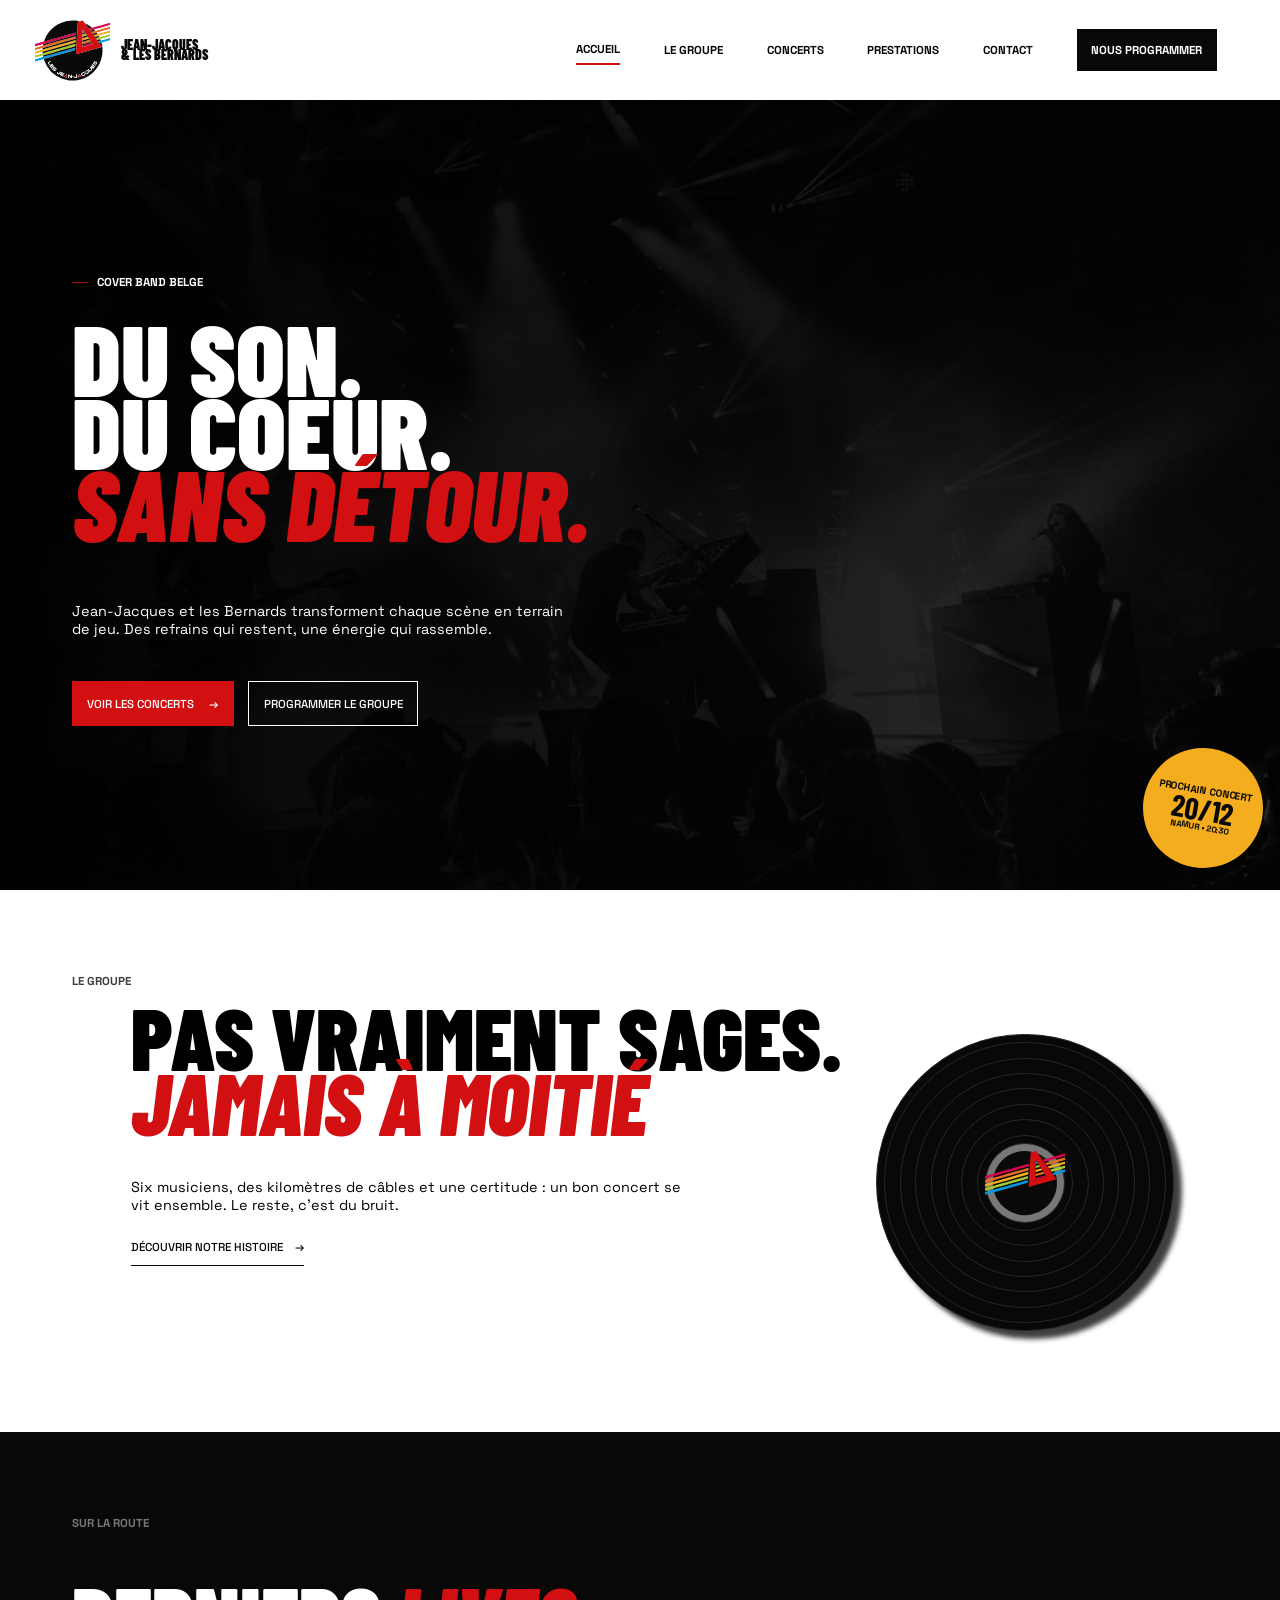
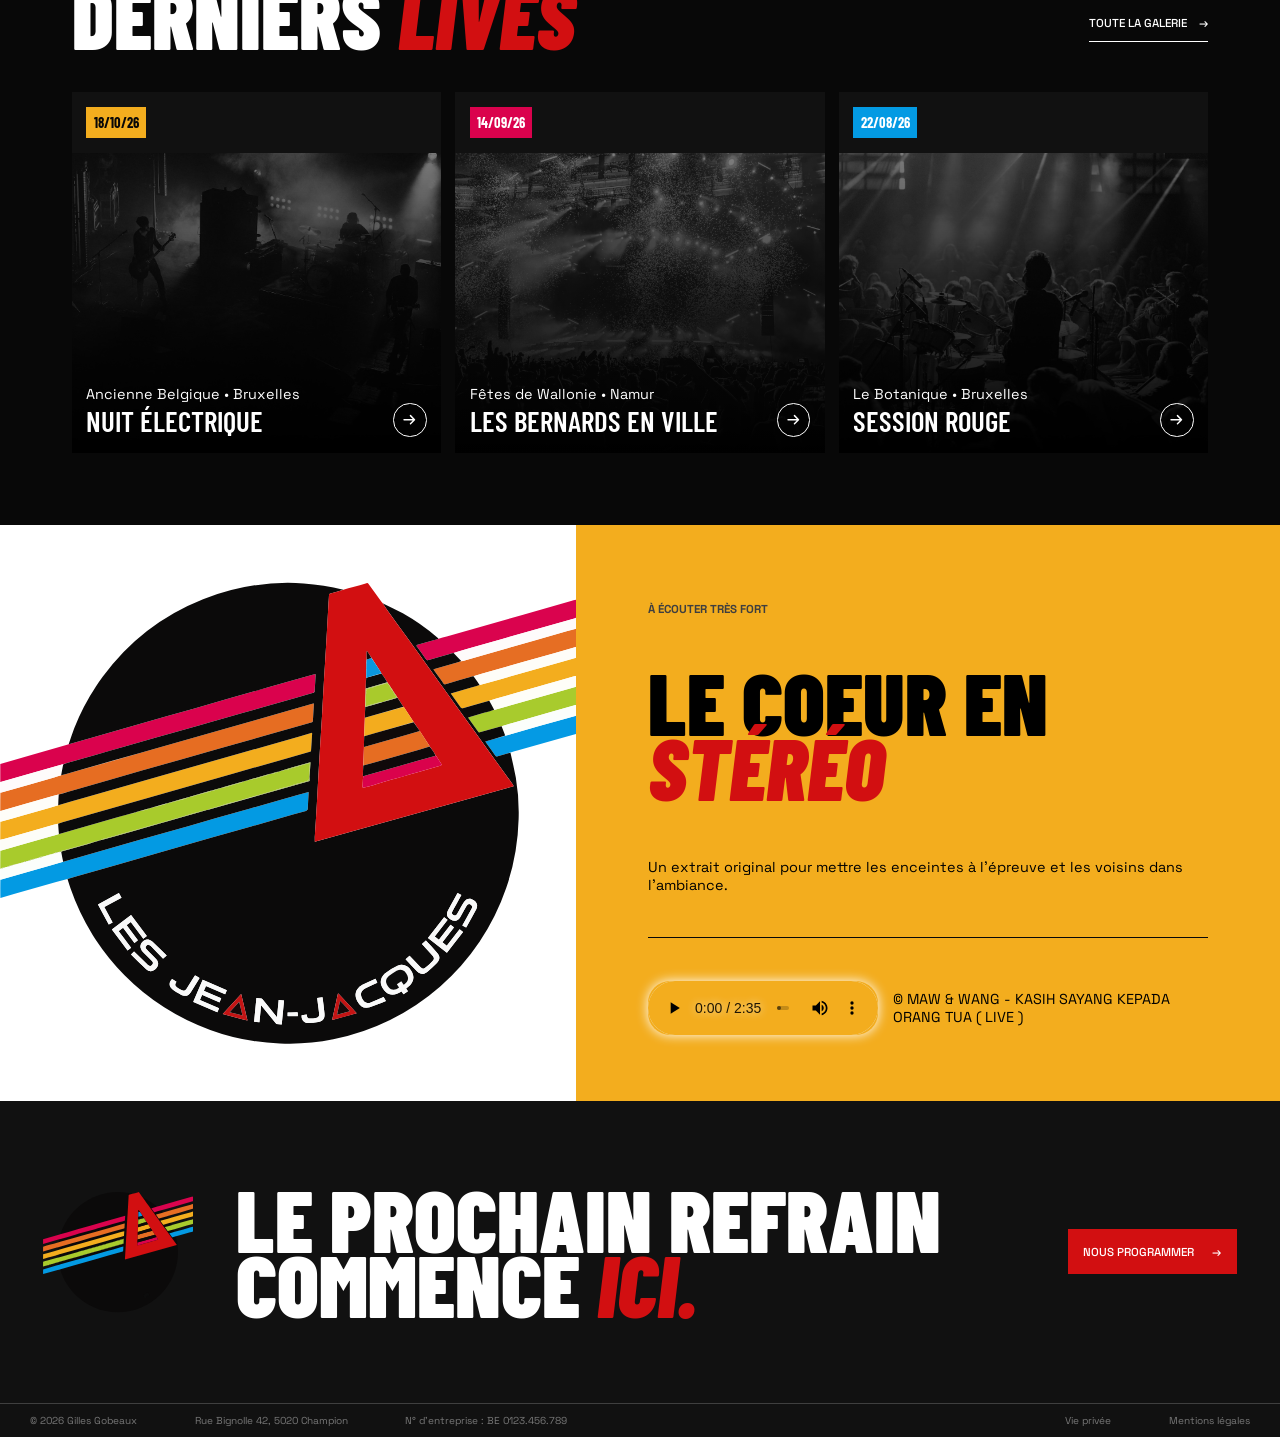
==== commit 39ec4648: "Ajout du lien vers l'index sur le logo et le titre" ====
--- a/public/index.html
+++ b/public/index.html
@@ -12,11 +12,13 @@
 </head>
 <body>
     <header>
-        <div id="logo-title">
-            <img src="images/logo-epurated-transparent.svg" alt="logo de JEAN-JACQUES & LES BERNARDS" id="header-logo">
-        </div>
+        <a href="index.html">
+            <div id="logo-title">
+                <img src="images/logo.svg" alt="logo de JEAN-JACQUES & LES BERNARDS" id="header-logo">
             <h2>JEAN-JACQUES <br> 
                 & LES BERNARDS</h2>
+            </div>
+        </a>
 
             <input type="checkbox" id="menu-toggle">
             <label for="menu-toggle" id="burger" aria-label="Menu"></label>
--- a/public/style.css
+++ b/public/style.css
@@ -88,6 +88,7 @@
     margin-left: auto;
     border: solid 1px var(--red);
     white-space: nowrap;
+    width: fit-content;
 }
 
 .transparent-button, .transparent-button a:visited{
@@ -172,11 +173,22 @@
     font-size: 1.2em;
 }
 
+header :is(a:visited, a){
+    text-decoration: none;
+    color: var(--black);
+}
+
 header nav ul{
     display: flex;
     gap: 15px;
     padding: 0 1rem 0 1rem;
     margin: 0;
+}
+
+#logo-title{
+    display: flex;
+    align-items: center;
+    gap: 1em;
 }
 
 #logo-title img{
@@ -335,7 +347,7 @@
 
 #legal-mentions{
     border-top: 1px solid var(--footer-dark-grey);
-    color: var(--footer-dark-grey);
+    color: var(--footer-light-grey);
     padding-left: 3em;
     padding-right: 3em;
     font-size: 0.7em;
@@ -453,6 +465,10 @@
     padding-bottom: 0;
 }
 
+#title-section-main p{
+    max-width: 500px;
+}
+
 #title-section{
     align-items: flex-start;
     background-color: var(--black);
@@ -470,6 +486,7 @@
     font-weight: 100;
     margin-top: 1em;
     margin-bottom: 0;
+    max-width: 500px;
 }
 
 #title-section h3::before, #title-section-main h3::before{
@@ -557,8 +574,8 @@
 #vinyl-center{
     background-color: var(--footer-light-grey);
     color: var(--white);
-    width: 65px;
-    height: 65px;
+    width: 80px;
+    height: 80px;
     text-align: center;
     font-family: 'Barlow Condensed';
     font-weight: 900;
@@ -567,8 +584,8 @@
 }
 
 #vinyl-center img{
-    height: 65px;
-    width: 65px;
+    height: 80px;
+    width: 80px;
 }
 
 #gallery{
@@ -933,7 +950,16 @@
     content: "──\00A0\00A0\00A0";
 }
 
-#values ol{
+.services#title-section{
+    flex-direction: row;
+    align-items: flex-end;
+}
+
+#titles{
+    flex: 0 0 66%;
+}
+
+#values ol, #formulas ol, #includes ol{
     display: flex;
     flex-direction: row;
     padding: 0;
@@ -1074,6 +1100,239 @@
     width: 80%;
 }
 
+#formulas ol{
+    flex-direction: column;
+    gap: 1em;
+}
+
+#formulas li{
+    padding: 2rem;
+}
+
+#formulas li::marker{
+    font-size: 2em;
+    font-weight: 800;
+}
+
+.formula-title{
+    font-size: 4em;
+    font-weight: 600;
+
+}
+
+#formulas li::marker, #formulas .formula-title{
+    font-family: 'Barlow Condensed';
+}
+
+#formulas li .formula-intro, #formulas li .formula-description{
+    font-family: 'Space Grotesk';
+}
+
+.formula-title, .formula-intro{
+    text-transform: uppercase;
+}
+
+.formula-intro, .formula-title, .formula-description{
+    padding-inline: 5rem;
+    translate: 0 -1.4rem;
+}
+
+#formula1{
+    background-color: var(--pink);
+    color: var(--white);
+}
+
+#formula2{
+    background-color: var(--orange);
+    color: var(--white);
+}
+
+#formula3{
+    background-color: var(--green);
+    color: var(--black);
+}
+
+#includes{
+    display: flex;
+    justify-content: space-between;
+}
+
+#includes h3{color: var(--footer-dark-grey);}
+
+#includes ol{
+    flex: 0 0 75%;
+    display: grid;
+    grid-template-columns: repeat(2, 1fr);
+    column-gap: 0;
+    padding-left: 5em;
+    justify-items: stretch;
+}
+
+#includes li{
+    grid-column: span 1;
+    padding-block: 2em;
+    border-top: 1px solid var(--footer-light-grey); 
+    font-size: 1em;   
+    width: auto;
+}
+
+#includes li::marker{
+    color: var(--red);
+}
+
+#contact-super-section{
+    background-color: var(--black);
+    display: grid;
+    grid-template-columns: repeat(3, minmax(0, 1fr));
+    padding-bottom: 5em;
+}
+
+#contact-super-section section{
+    padding-top: 0;
+}
+
+#services-contact{
+    margin-inline: 5vw;
+    margin-bottom: 5em;
+    padding-inline: 4em;
+    background-color: var(--footer-bg-color);
+}
+
+#services-contact h2{
+    color: var(--white);
+    font-size: 4em;
+}
+
+#form-section{
+    background-color: var(--black);
+    color: var(--white);
+    grid-column: span 2;
+}
+
+#contact-informations{
+    grid-column: span 1;
+    color: var(--white);
+    border-left: 1px solid var(--footer-dark-grey);
+    background-color: var(--black);
+}
+
+legend{
+    text-transform: uppercase;
+    color: var(--yellow);
+    font-weight: 400;
+    padding: 1em;
+}
+
+fieldset{
+    display: grid;
+    grid-template-columns: repeat(2, 1fr);
+    gap: 1em;
+    border-color: var(--footer-dark-grey);
+    border-width: 1px;
+}
+
+form :is(#name, #mail, #phone, #event-type){
+     grid-column: span 1;
+}
+
+form :is(#message, #data-acceptation){
+    grid-column: span 2;
+    border: none;
+}
+
+input, select, textarea{
+    margin-top: 1em;
+    display: block;
+    width: 100%;
+    height: 4em;
+    background-color: var(--black);
+    color: var(--white);
+    font-family: 'Space Grotesk';
+    font-weight: 500;
+    border: none;
+}
+
+label{
+    border-bottom: 1px solid var(--footer-dark-grey);
+    text-transform: uppercase;
+    font-weight: 500;
+    font-size: 1em;
+}
+
+textarea{
+    height: 8em;
+    border-bottom: 1px solid var(--footer-dark-grey);
+}
+
+#data-acceptation{
+    display: flex;
+    align-items: center;
+}
+
+#data-acceptation input{
+    height: 1.3em;
+    width: 1.3em;
+    accent-color: var(--pink);
+    margin: 0;
+    margin-right: 0.5em;
+}
+
+#data-acceptation label{
+    border: none;
+    font-weight: 200;
+    color: var(--footer-light-grey);
+    text-transform: none;
+    font-size: 0.8em;
+}
+
+fieldset .red-button{
+    margin-left: 0;
+}
+
+#contact-informations h2{
+    font-size: 3em;
+    font-weight: 500;
+}
+
+#contact-informations :is(a, a:visited){
+    text-decoration: none;
+}
+
+#contact-informations .field-details small{
+    text-transform: uppercase;
+    color: var(--footer-light-grey);
+    font-size: 0.8em;
+    font-weight: 500;
+}
+
+#contact-informations .field-details p{
+    color: var(--white);
+}
+
+#contact-informations img{
+    height: auto;
+    width: 100%;
+}
+
+.contact-fields{
+    display: flex;
+    gap: 1em;
+    margin-block: 1em;
+}
+
+.field-details{
+    width: 100%;
+}
+
+.field-details p{
+    margin-block: 0.5em;
+}
+
+.contact-fields svg{
+    height: 1.5em;
+    color: var(--yellow);
+    min-width: 1.5em;
+}
 
 /*
 ───────────────────────────────────────────────────────────────────────────────
@@ -1216,5 +1475,29 @@
     #lives #pot-second-half{
         flex: 1;
     }
+
+    #includes{
+        flex-direction: column;
+    }
+    
+    #includes ol{
+        display: flex;
+        flex-direction: column;
+        row-gap: 1rem;
+    }
+
+    #includes li{
+        padding-inline: 0;
+        padding-block: 1em;
+    }
+
+    form :is(#name, #mail, #phone, #event-type){
+     grid-column: span 2;
+}
+
+    #contact-super-section{
+        display: flex;
+        flex-direction: column;
+    }
 }
 /*Le logo trolle, on le cache, on le redimensionnera après l'implémentation des header et footer*/
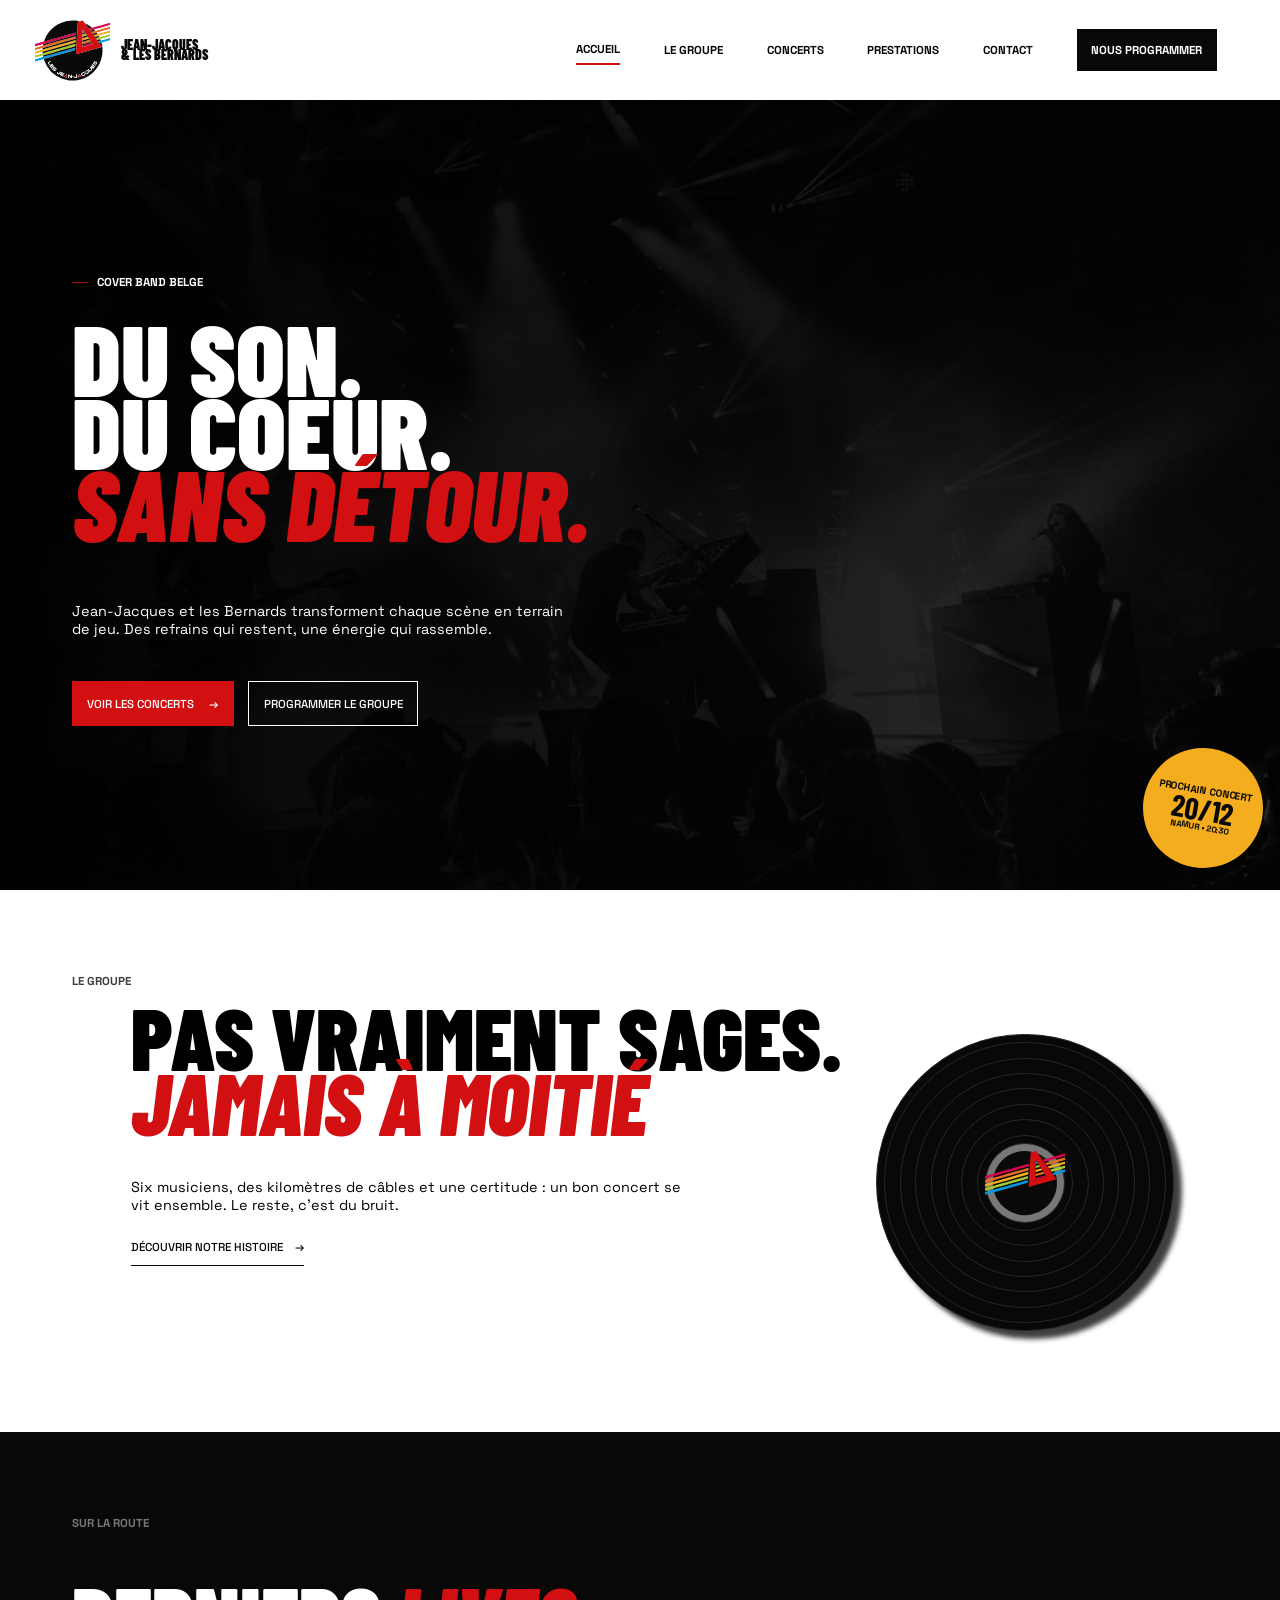
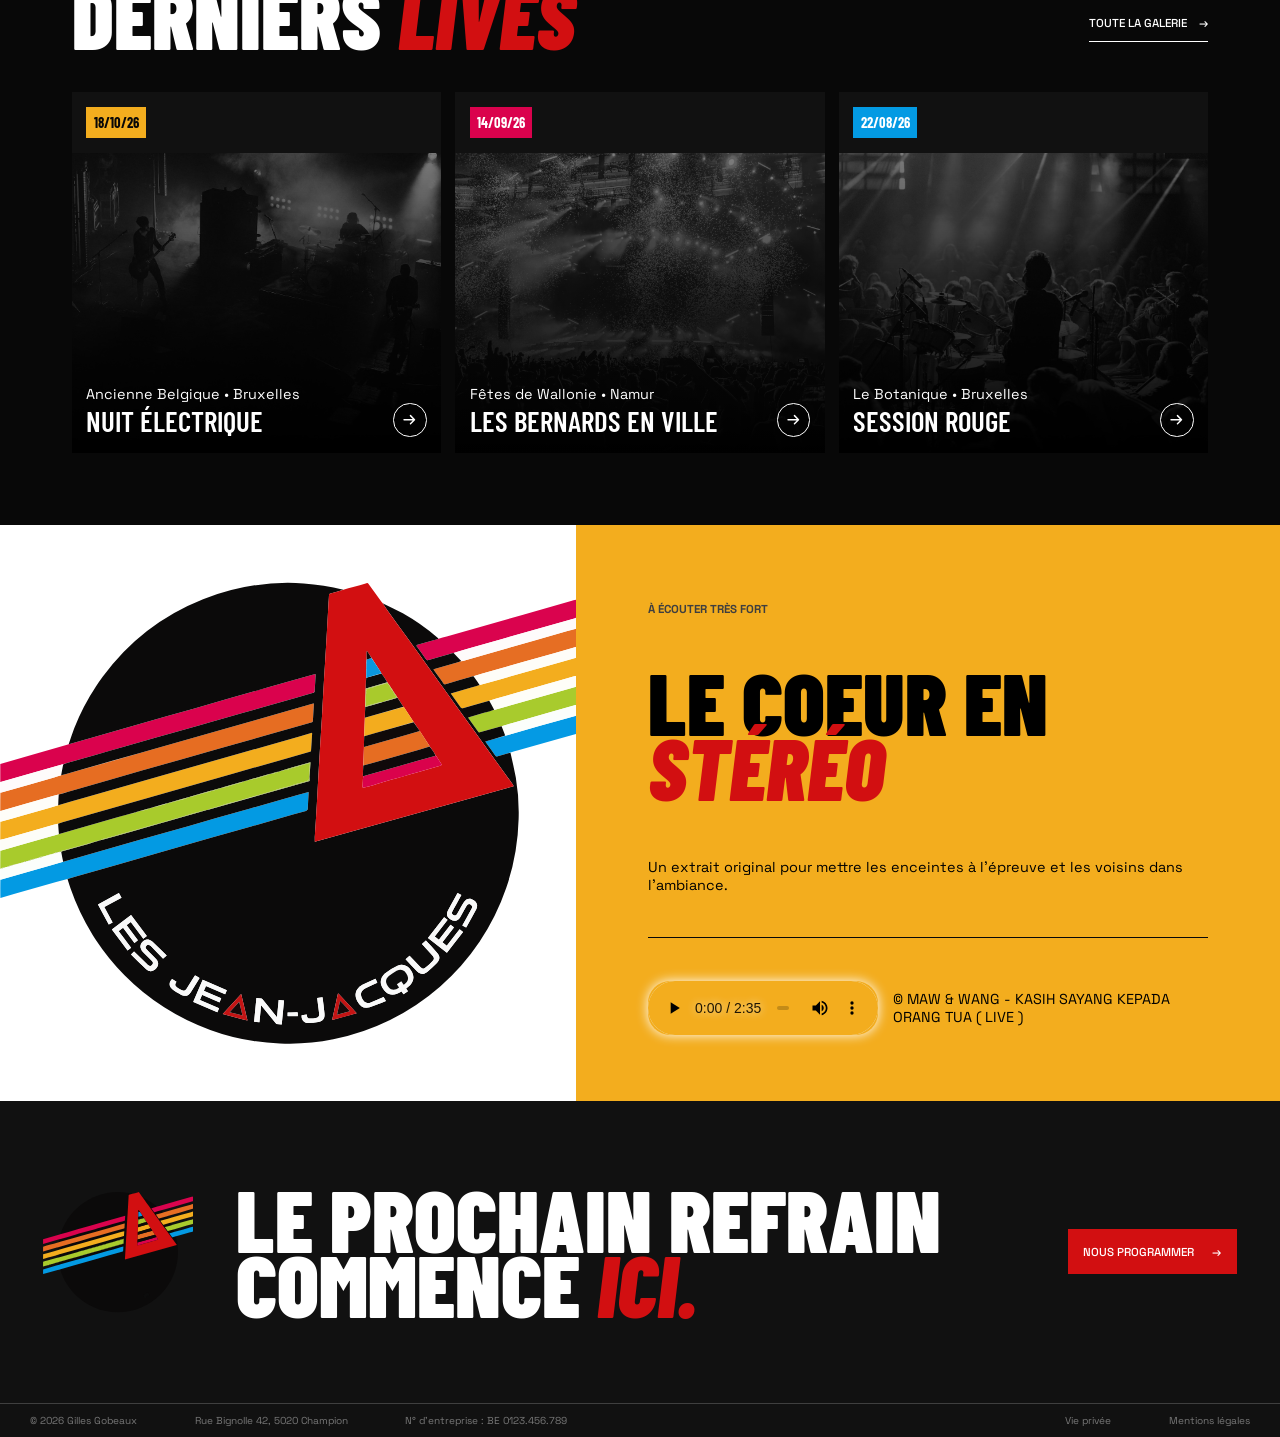
==== commit fe5141cb: "Accélération de l'animation du vinyle au survol" ====
--- a/public/index.html
+++ b/public/index.html
@@ -79,17 +79,19 @@
                 <a class="transparent-on-white-button" href="about.html">Découvrir notre histoire &nbsp;&nbsp;&nbsp;&rarr;</a>
             </div>
 
-            <div id="vinyl">
-                <div class="vinyl-circle" id="c1">
-                    <div class="vinyl-circle" id="c2">
-                        <div class="vinyl-circle" id="c3">
-                            <div class="vinyl-circle" id="c4">
-                                <div class="vinyl-circle" id="c5">
-                                    <div class="vinyl-circle" id="c6">
-                                        <div class="vinyl-circle" id="c7">
-                                            <div class="vinyl-circle" id="c8">
-                                                <div class="vinyl-circle" id="vinyl-center">
-                                                    <img src="images/logo-epurated-transparent.svg" alt="" srcset="">
+            <div id="vinyl-container">
+                <div id="vinyl">
+                    <div class="vinyl-circle" id="c1">
+                        <div class="vinyl-circle" id="c2">
+                            <div class="vinyl-circle" id="c3">
+                                <div class="vinyl-circle" id="c4">
+                                    <div class="vinyl-circle" id="c5">
+                                        <div class="vinyl-circle" id="c6">
+                                            <div class="vinyl-circle" id="c7">
+                                                <div class="vinyl-circle" id="c8">
+                                                    <div class="vinyl-circle" id="vinyl-center">
+                                                        <img src="images/logo-epurated-transparent.svg" alt="" srcset="">
+                                                    </div>
                                                 </div>
                                             </div>
                                         </div>
--- a/public/style.css
+++ b/public/style.css
@@ -542,9 +542,13 @@
     align-items: center;
     justify-content: center;
     margin-top: 5rem;
+    margin-bottom: 2em;
+    animation: tourne 8s linear infinite;
+}
+
+#vinyl-container{
     margin-left: auto;
     margin-right: auto;
-    margin-bottom: 2em;
 }
 
 @keyframes tourne {
@@ -568,7 +572,12 @@
 
 #c1{    
     box-shadow: 8px 8px 5px var(--footer-dark-grey);
-    animation: tourne 8s linear infinite;
+    animation: tourne 3s linear infinite paused;
+}
+
+#c1:hover{    
+    box-shadow: 8px 8px 5px var(--footer-dark-grey);
+    animation-play-state: running;
 }
 
 #vinyl-center{
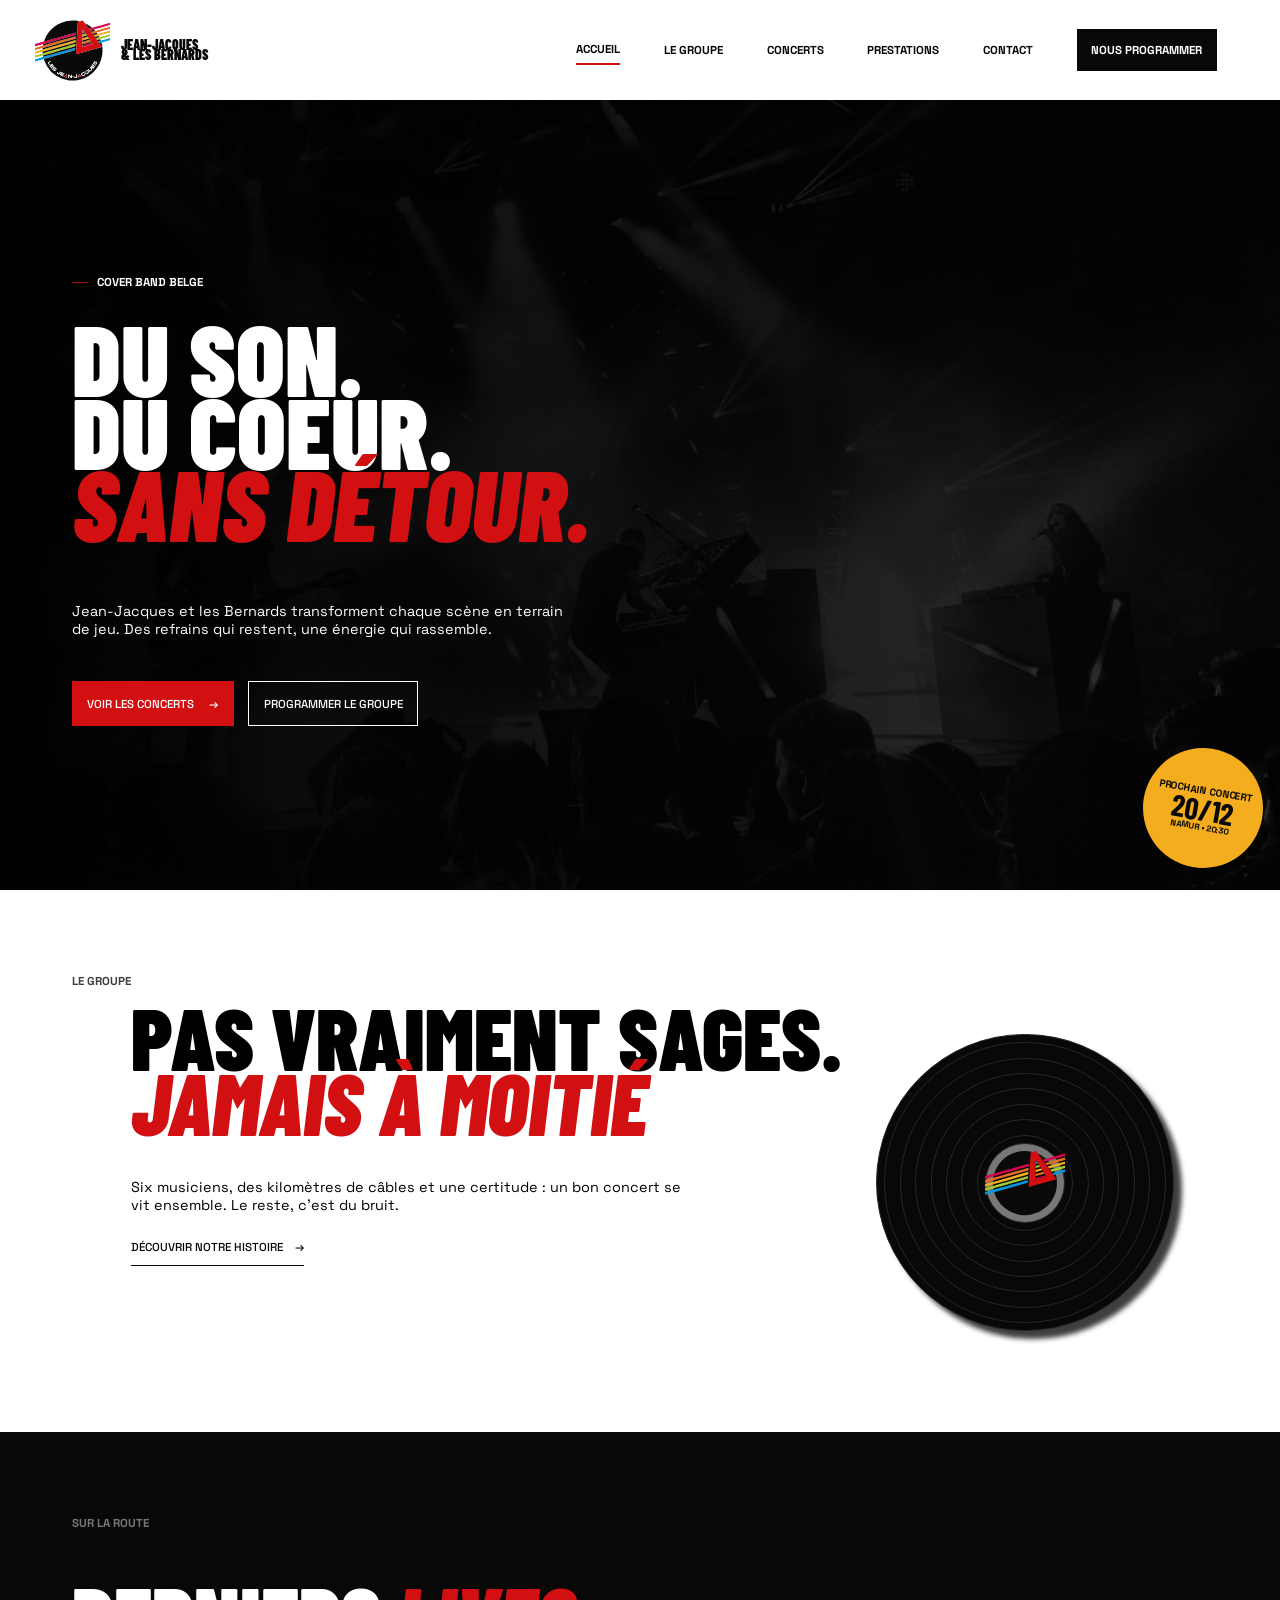
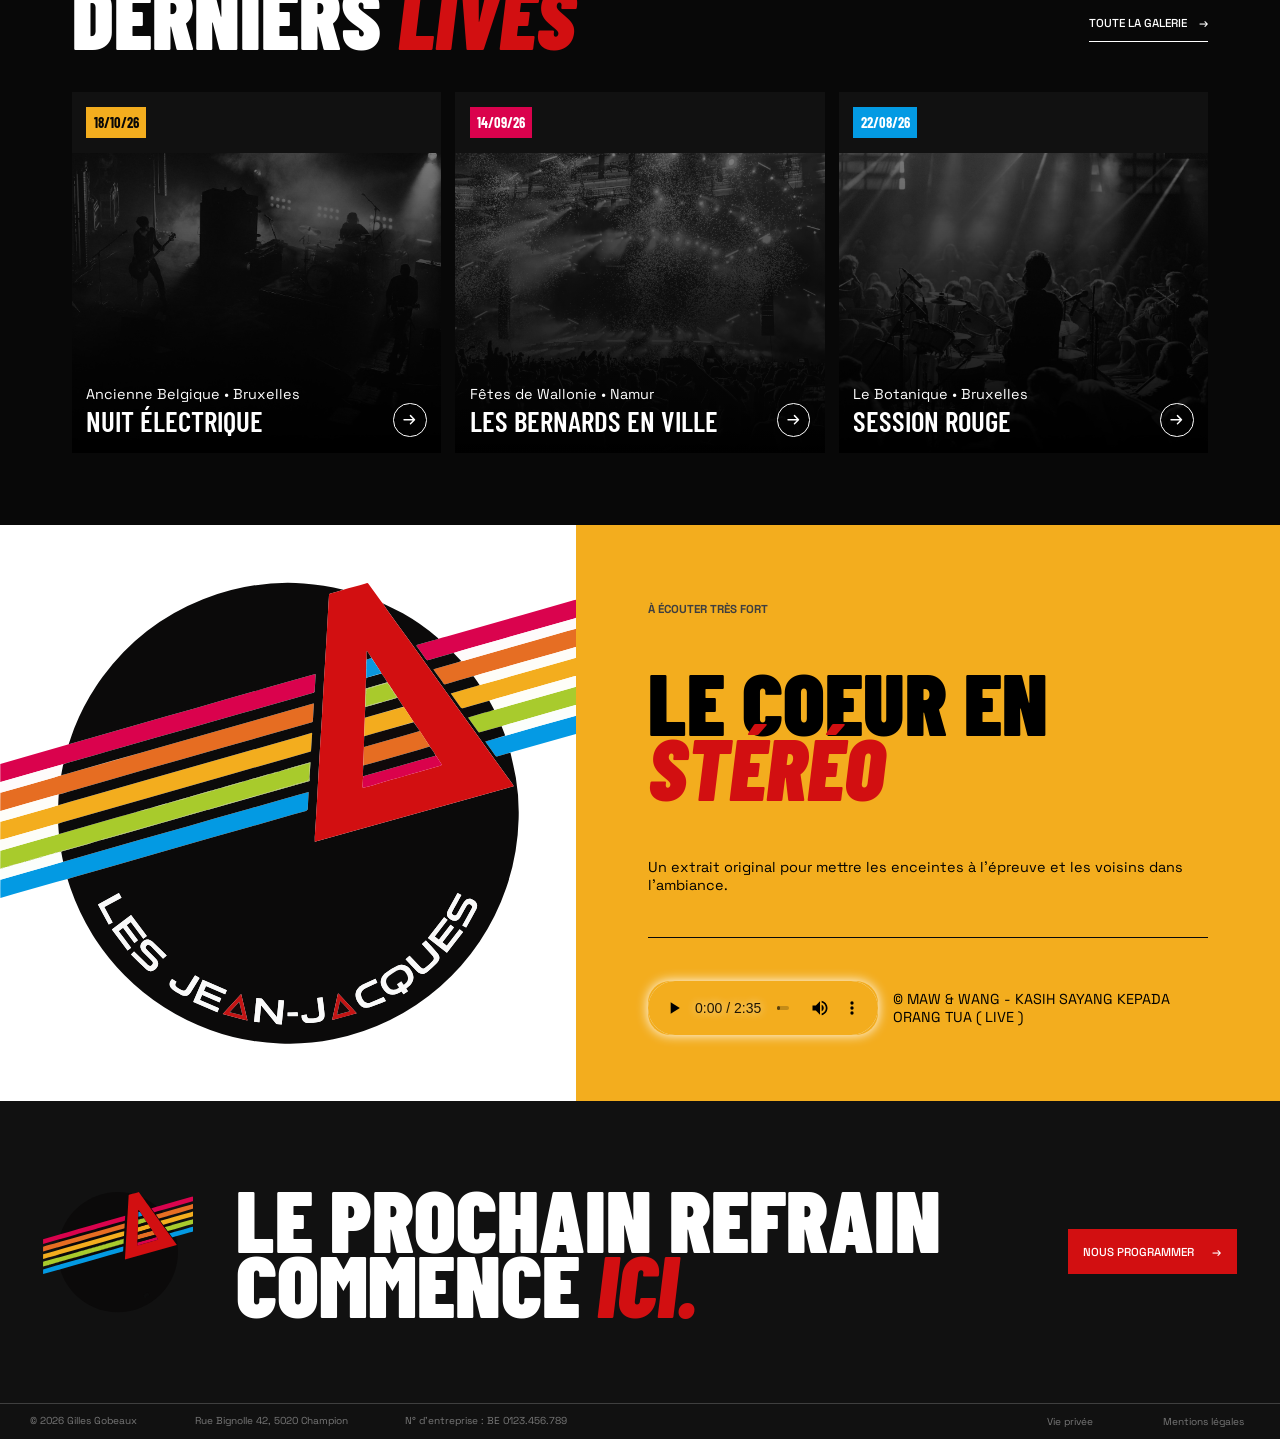
==== commit b9f1bf09: "Ajout des informations légales en popover accessibles via les footers" ====
--- a/public/index.html
+++ b/public/index.html
@@ -228,7 +228,7 @@
                 Commence <em>ici.</em>
             </h2>
 
-            <a href="./contact.html" class="red-button">Nous programmer &nbsp;&nbsp;&nbsp;&nbsp; &rarr;</a>
+            <a href="contact.html" class="red-button">Nous programmer &nbsp;&nbsp;&nbsp;&nbsp; &rarr;</a>
         </div>
 
         <div id="legal-mentions">
@@ -238,9 +238,128 @@
                 <li>N° d'entreprise : BE 0123.456.789</li>
             </ul>
             <ul id="links">
-                <li><a href="">Vie privée</a></li>
-                <li><a href="">Mentions légales</a></li>
+                <li>
+                    <button popovertarget="pot-privacy" popovertargetaction="toggle">
+                        Vie privée
+                    </button>
+                </li>
+                <li>
+                    <button popovertarget="pot-legal-mentions" popovertargetaction="toggle">
+                        Mentions légales
+                    </button>
+                </li>
             </ul>
+        </div>
+
+        <div id="pot-privacy" class="pot-legal" popover="">
+            <div class="test"><button class="pot-close-button" popovertarget="pot-privacy" popovertargetaction="hide">X</button></div>
+            
+            <div class="pot-second-half">
+                <h3>Dernière mise à jour : 20/11/26</h3>
+                
+                <h2>Vie privée</h2>
+                
+                <h3>Responsable du traitement</h3>
+
+                <p>
+                    Gilles Gobeaux, pour le groupe Jean-Jacques & les Bernards <br> 
+                Rue Monplaisir 13, 7972 Ellignies Ste Anne – Gilles.Gobeaux@gmail.com – +32493578917
+                </p>
+
+                <h3>Données collectées</h3>
+
+                <p>
+                    Via le formulaire de contact : nom, adresse e-mail, numéro de téléphone (facultatif), type d'évènement et contenu du message. <br>
+                    Via un e-mail ou un appel direct : les données que vous choisissez de nous transmettre.
+                </p>
+
+                <h3>Finalité</h3>
+
+                <p>
+                    Ces données servent uniquement à répondre à votre demande et, le cas échéant, à préparer une offre et organiser la prestation. Elles ne sont jamais vendues, louées ni utilisées à des fins publicitaires.
+                </p>
+
+                <h3>Base légale</h3>
+
+                <p>
+                    Le traitement est nécessaire à l'exécution de mesures précontractuelles prises à votre demande (article 6.1.b du RGPD). Si une prestation est conclue, certaines données sont conservées pour respecter nos obligations comptables et fiscales (article 6.1.c).
+                </p>
+
+                <h3>Destinataires</h3>
+
+                <p>
+                    Les membres du groupe chargés du booking, ainsi que nos prestataires techniques : Guyteub pages et Formspree (parce que pourquoi pas ?). <br>
+                    Ces prestataires agissent uniquement sur nos instructions.
+                </p>
+
+                <h3>Durée de conservation</h3>
+
+                <p>
+                    Sans suite donnée à votre demande : 6 mois après notre dernier échange. <br>
+                    Si une prestation est conclue : pendant la durée imposée par la législation comptable et fiscale pour les documents liés à la facturation.
+                </p>
+
+                <h3>Vos droits</h3>
+
+                <p>
+                    Vous pouvez demander l'accès à vos données, leur rectification, leur effacement, la limitation du traitement, vous y opposer ou demander leur portabilité, en écrivant à <a href="mailto:RogerJacule@gmail.com">RogerJacule@gmail.com</a>. Nous répondons dans un délai d'un mois (ou pas). <br>
+                    Vous pouvez également introduire une plainte auprès de l'Autorité de protection des données : <a href="http://www.autoriteprotectiondonnees.be">www.autoriteprotectiondonnees.be</a>.
+                </p>
+
+                <h3>Cookies</h3>
+
+                <p>
+                    Ce site n'utilise aucun cookie de suivi, de statistiques ou de publicité.
+                </p>
+            </div>
+        </div>
+        <div id="pot-legal-mentions" class="pot-legal" popover="">
+            <div class="test"><button class="pot-close-button" popovertarget="pot-legal-mentions" popovertargetaction="hide">X</button></div>
+            
+            <div class="pot-second-half">
+                <h3>Dernière mise à jour : 20/11/26</h3>
+                
+                <h2>Mentions légales</h2>
+
+                <h3>Éditeur du site</h3>
+
+                <p>
+                    Gilles Gobeaux, pour le groupe Jean-Jacques & les Bernards (association de fait) <br>
+                    Rue Monplaisir 13, 7972 Ellignies Ste Anne <br>
+                    E-mail : Gilles.Gobeaux@gmail.com – Téléphone : +32493578917
+                </p>
+
+                <h3>Responsable de la publication</h3>
+
+                <p>Gilles Gobeaux</p>
+
+                <h3>Hébergement</h3>
+                
+                <p>Guyteub Pages</p>
+
+                <h3>Réalisation</h3>
+                
+                <p>Conception et développement : Gilles Gobeaux</p>
+
+                <h3>Propriété intellectuelle</h3>
+
+                <p>
+                    Les textes, photographies, logos et éléments graphiques de ce site appartiennent au groupe Jean-Jacques & les Bernards ou à Figma. Toute reproduction sans autorisation préalable est interdite. <br>
+                    Les morceaux interprétés sont des reprises : les droits sur les œuvres originales appartiennent à leurs auteurs, compositeurs et éditeurs.
+                </p>
+
+                <h3>Responsabilité</h3>
+
+                <p>
+                    Les informations de ce site (dates, formules, contenu des prestations) sont données à titre indicatif et peuvent être modifiées. Les liens vers des sites externes n'engagent pas la responsabilité de l'éditeur.
+                </p>
+
+                <h3>Droit applicable</h3>
+
+                <p>
+                    Ce site est soumis au droit belge.
+                </p>
+            </div>
         </div>
     </footer>
 </body>
--- a/public/style.css
+++ b/public/style.css
@@ -137,13 +137,15 @@
     white-space: nowrap;
 }
 
-a:hover, 
+a:hover,
+.pot-close-button:hover, 
 .transparent-on-white-button:hover, 
 .transparent-on-black-button:hover{
     scale: 1.05;
 }
 
-a, 
+a,
+.pot-close-button:hover, 
 .transparent-on-white-button, 
 .transparent-on-black-button{
     transition: scale 0.2s ease;
@@ -372,6 +374,23 @@
     text-decoration: none;
 }
 
+.pot-legal{
+    max-height: 95dvh;
+    overflow-y: auto;
+}
+
+.pot-legal :is(a, a:visited){
+    color: var(--red);
+}
+
+footer button{
+    font-family: 'Space Grotesk';
+    background-color: var(--footer-bg-color);
+    color: var(--footer-light-grey);
+    border: none;
+    font-size: 1em;
+}
+
 /*
 ───────────────────────────────────────────────────────────────────────────────
     ┌──────────┐
@@ -572,7 +591,7 @@
 
 #c1{    
     box-shadow: 8px 8px 5px var(--footer-dark-grey);
-    animation: tourne 3s linear infinite paused;
+    animation: tourne 2s linear infinite paused;
 }
 
 #c1:hover{    
@@ -758,6 +777,9 @@
 }
 
 .pot-close-button{
+    display: inline-flex;
+    align-items: center;
+    justify-content: center;
     background-color: var(--red);
     color: var(--white);
     font-family: 'Space Grotesk';
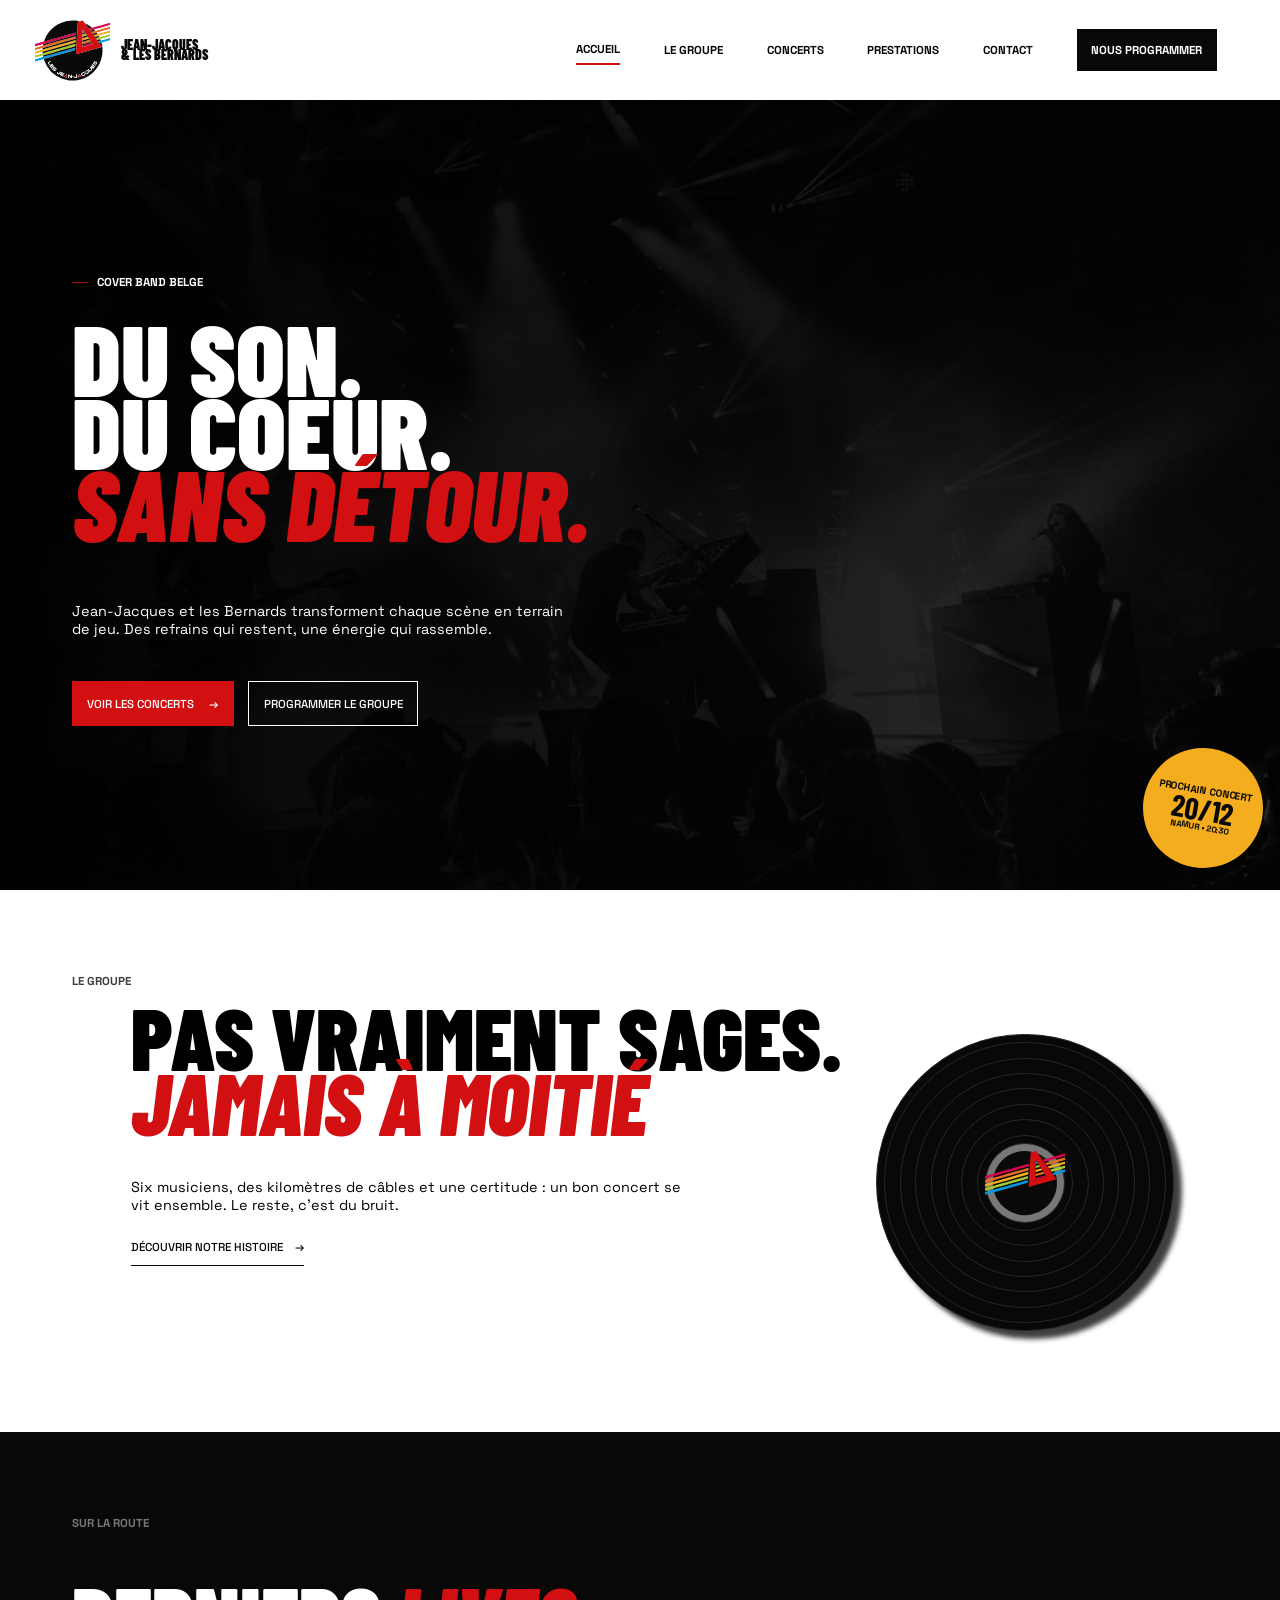
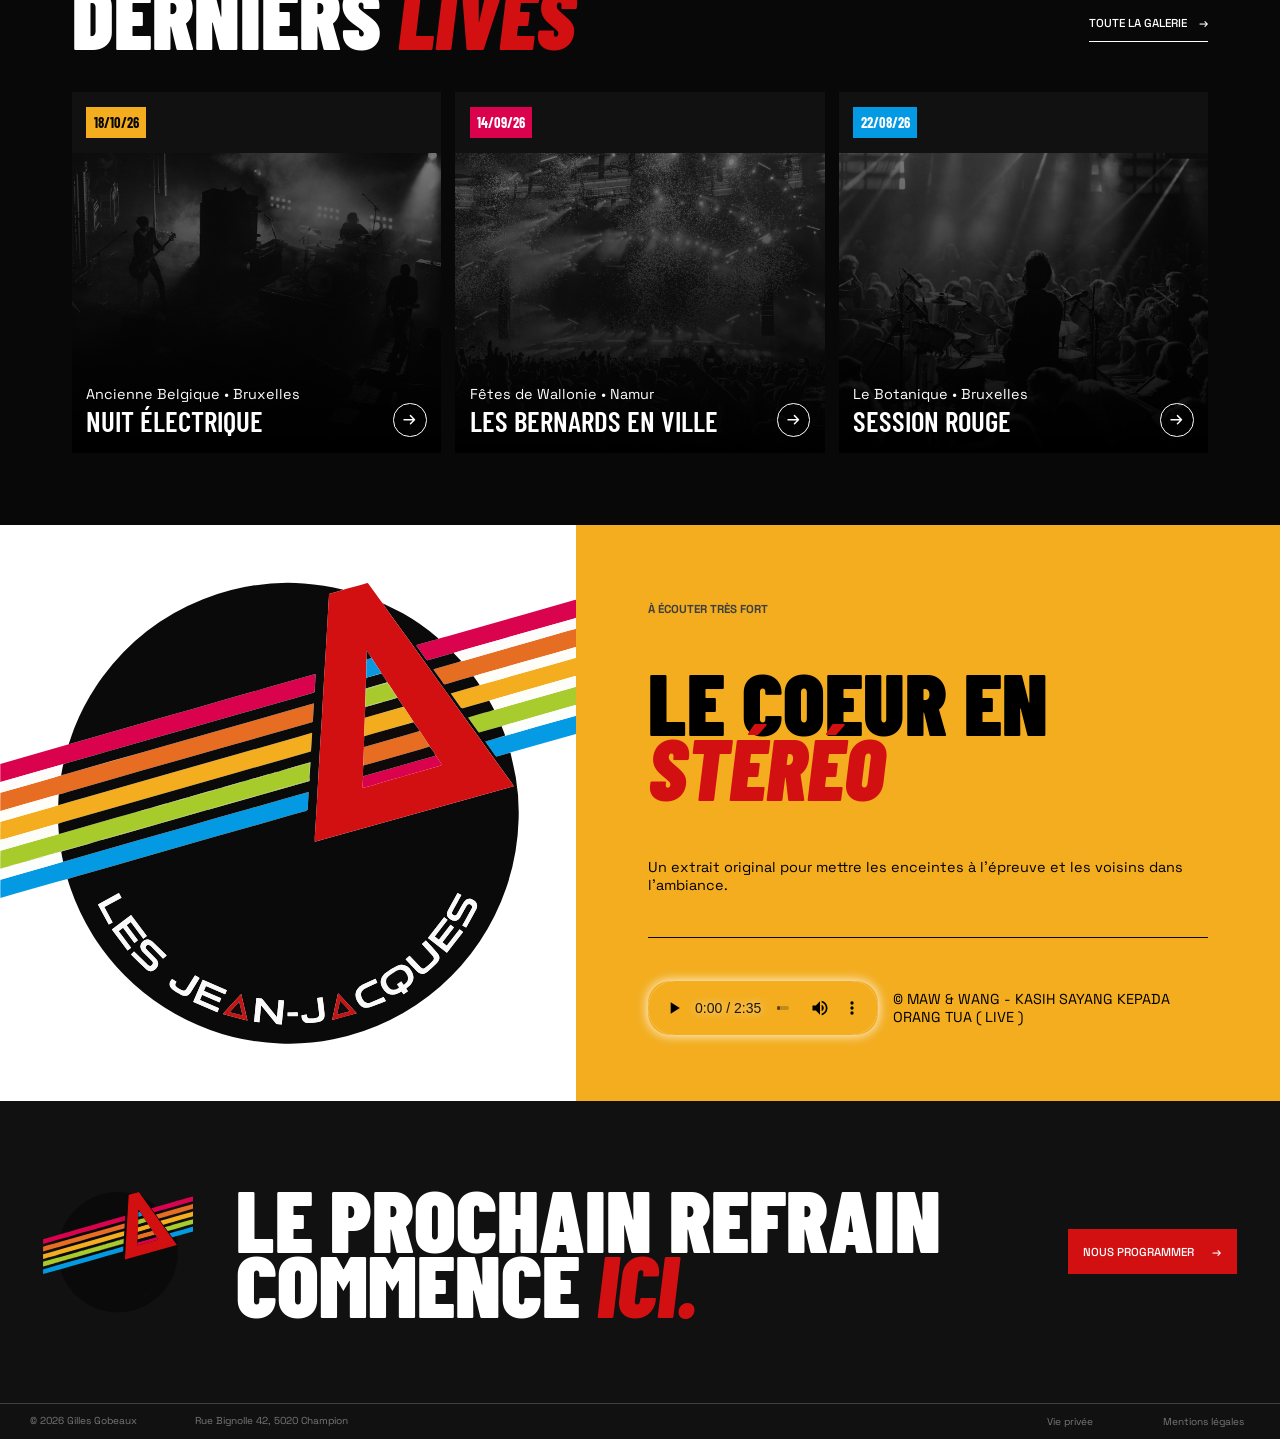
==== commit 41c24e8c: "Suppression du numéro d'entreprise bidon" ====
--- a/public/index.html
+++ b/public/index.html
@@ -235,7 +235,6 @@
             <ul>
                 <li>&copy; 2026 Gilles Gobeaux</li>
                 <li>Rue Bignolle 42, 5020 Champion</li>
-                <li>N° d'entreprise : BE 0123.456.789</li>
             </ul>
             <ul id="links">
                 <li>
